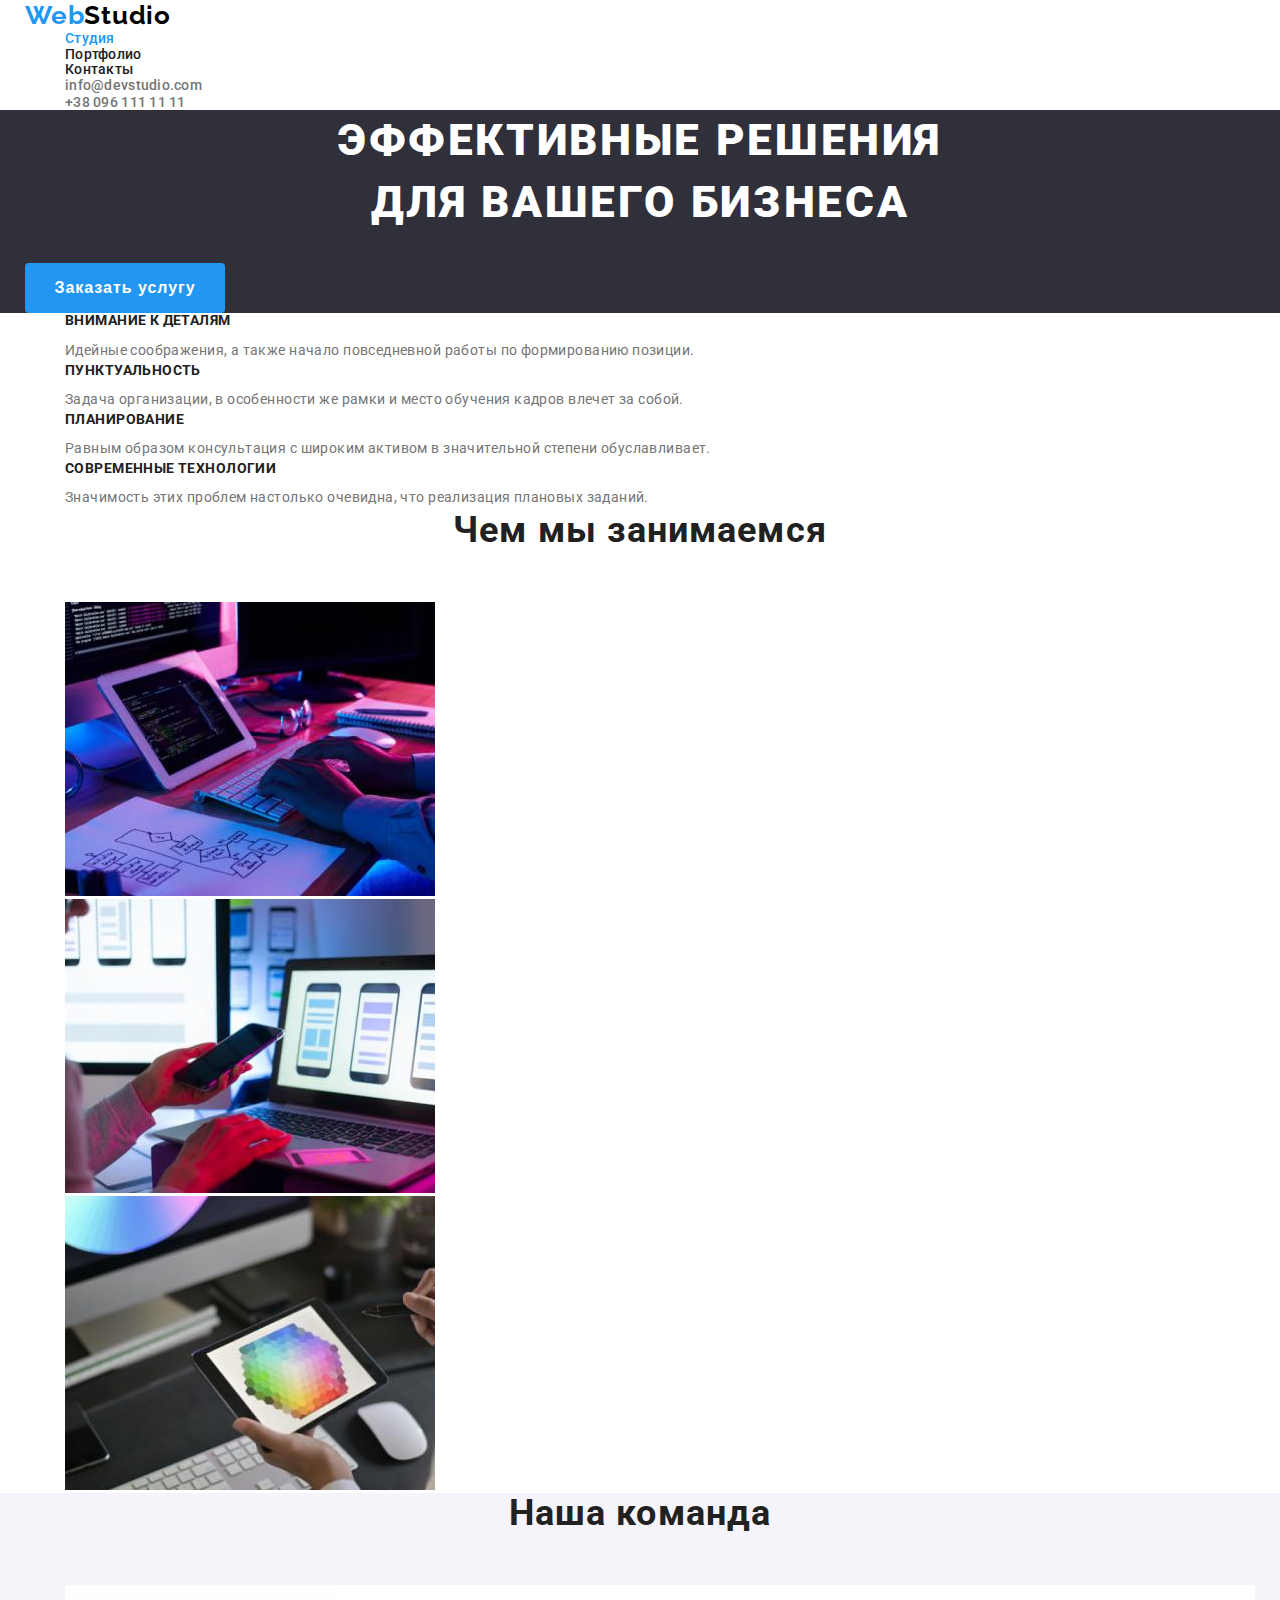
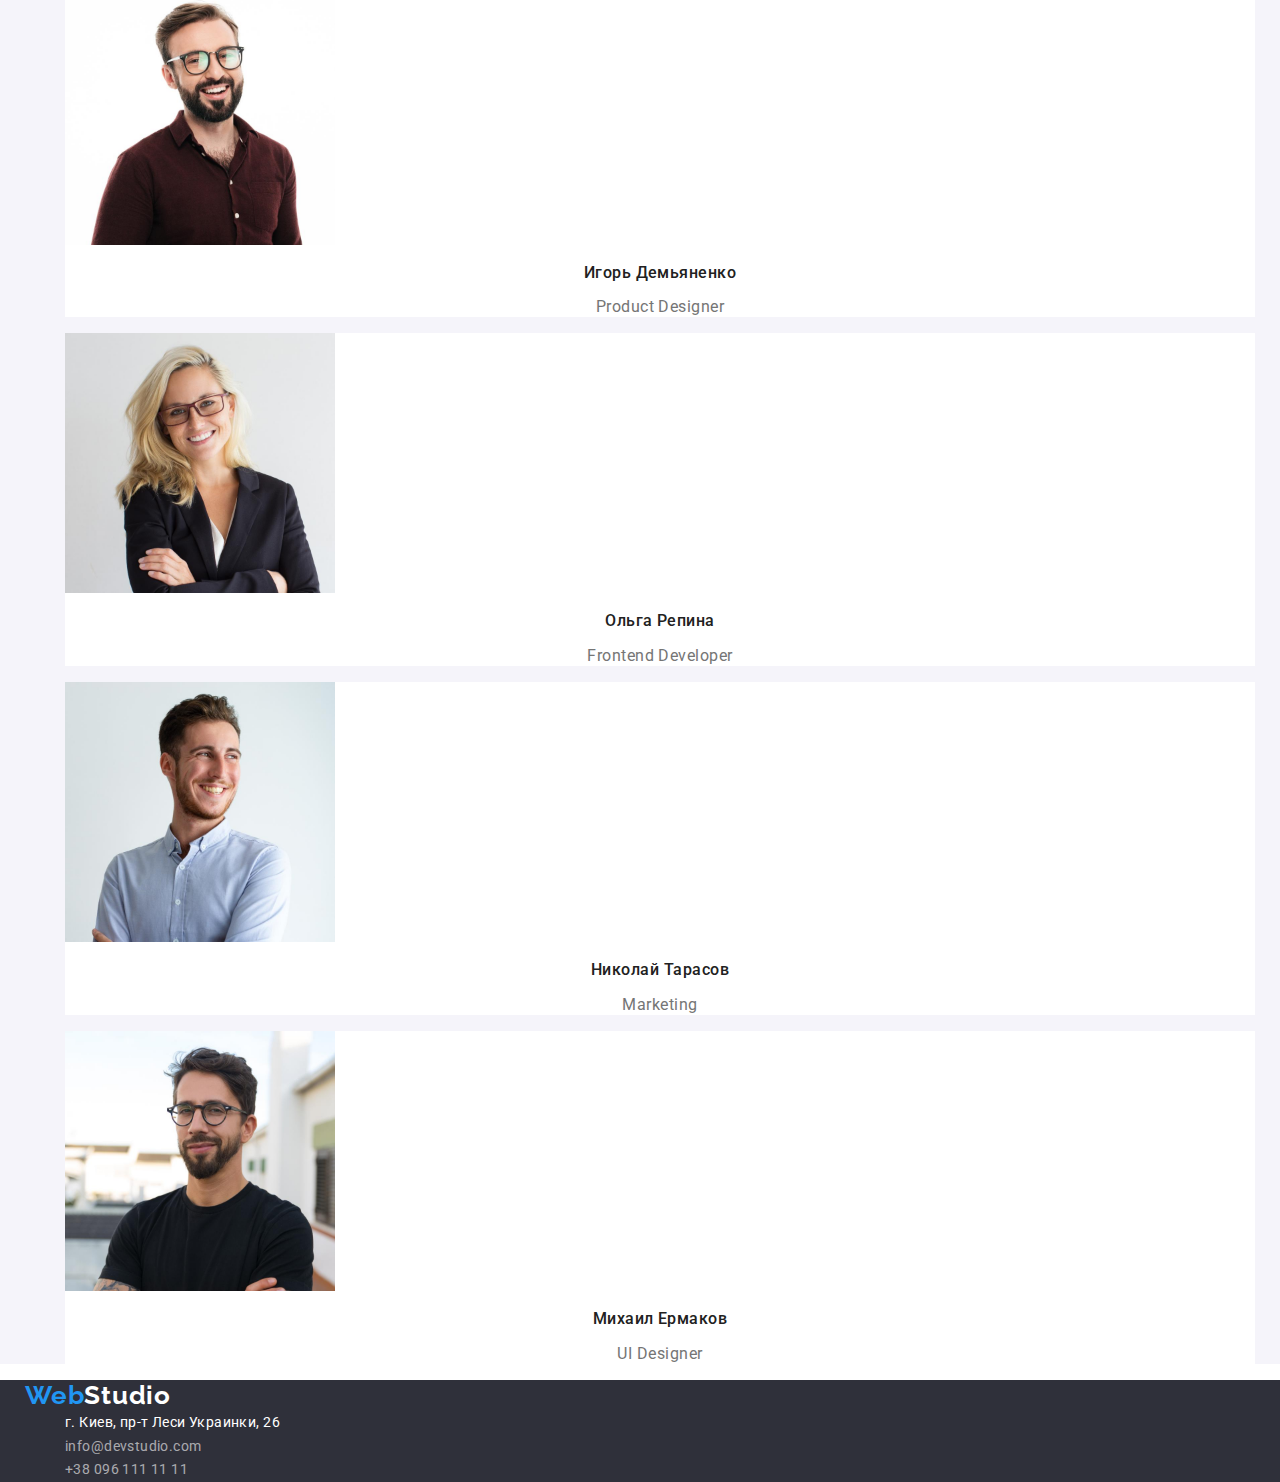
==== index.html @ 9b64f9bb "11" ====
<!DOCTYPE html>
<html lang="ru">
	<head>
		<meta charset="UTF-8" />
		<meta http-equiv="X-UA-Compatible" content="IE=edge" />
		<meta name="viewport" content="width=device-width, initial-scale=1.0" />
<link rel="stylesheet" href="node_modules/modern-normalize/modern-normalize.css">
		<link rel="stylesheet" href="./css/styles.css" />
    <link rel="preconnect" href="https://fonts.googleapis.com">
<link rel="preconnect" href="https://fonts.gstatic.com" crossorigin>
<link href="https://fonts.googleapis.com/css2?family=Montserrat:wght@400;700&family=Raleway:wght@700&family=Roboto:wght@400;500;700;900&display=swap" rel="stylesheet"> 
		<title>Официальный сайт компании WebStudio</title>
	</head>
	<body>
		<!--Шапка сайта-->
		<header class="header">
			<div class="conteiner">
			<nav class="header-nav">
				<a href="./index.html" class="logo"><span class="logo-web">Web</span>Studio</a>

				<ul class="menu-nav">
					<li><a class="nav-link act" href="./index.html">Студия</a></li>
					<li><a class="nav-link" href="./portfolio.html">Портфолио</a></li>
					<li><a class="nav-link" href="">Контакты</a></li>
				</ul>
			</nav>

			<ul class="menu-nav-cont">
				<li><a class="nav-cont" href="mailto:info@devstudio.com">info@devstudio.com</a></li>
				<li><a class="nav-cont" href="tel:+380961111111">+38 096 111 11 11</a></li>
			</ul>
		</div>
		</header>

		<!--Основной контент-->
		<main>
			<!--Герой-->
			<section class="hero">
				<div class="conteiner">
				<h1 class="hero-title">Эффективные решения <br>для вашего бизнеса</h1>
				<button class="button" type="button">Заказать услугу</button>
			</div>
			</section>

			<!--Особенности компании-->
			<section class="skils-company">
				<div class="conteiner">
				<h2 class="visually-hidden">Особенности компании</h2>
				<ul class="skils-com-lict">
					<li class="com-list-item">
						<h3 class="com-item-title">Внимание к деталям</h3>
						<p class="com-item-text"> Идейные соображения, а также начало повседневной работы по формированию позиции. </p>
					</li>
					<li class="com-list-item">
						<h3 class="com-item-title">Пунктуальность</h3>
						<p class="com-item-text"> Задача организации, в особенности же рамки и место обучения кадров влечет за собой. </p>
					</li>
					<li class="com-list-item">
						<h3 class="com-item-title">Планирование</h3>
						<p class="com-item-text"> Равным образом консультация с широким активом в значительной степени обуславливает. </p>
					</li>
					<li class="com-list-item">
						<h3 class="com-item-title">Современные технологии</h3>
						<p class="com-item-text"> Значимость этих проблем настолько очевидна, что реализация плановых заданий. </p>
					</li>
				</ul>
			</div>
			</section>

			<!--Чем мы занимаемся-->
			<section class="work">
				<div class="conteiner">
				<h2 class="work-title">Чем мы занимаемся</h2>

				<ul class="work-list">
					<li class="work-item">
						<img src="./images/box1.jpg" alt="работа с компьютером" width="370" />
					</li>
					<li class="work-item">
						<img src="./images/box2.jpg" alt="работа с ноутбуком" width="370" />
					</li>
					<li class="work-item">
						<img src="./images/box3.jpg" alt="работа с планшетом" width="370" />
					</li>
				</ul>
			</div>
			</section>

			<!--Наша команда-->
			<section class="team">
				<div class="conteiner">
				<h2 class="team-title">Наша команда</h2>
				<ul class="team-list">
					<li class="cart-team">
						<img src="./images/img1.jpg" alt="Игорь Демьяненко" width="270" />
						<h3 class="cart-title">Игорь Демьяненко</h3>
						<p lang="en" class="cart-text">Product Designer</p>
					</li>

					<li class="cart-team">
						<img src="./images/img2.jpg" alt="Ольга Репина" width="270" />
						<h3 class="cart-title">Ольга Репина</h3>
						<p lang="en" class="cart-text">Frontend Developer</p>
					</li>

					<li class="cart-team">
						<img src="./images/img3.jpg" alt="Николай Тарасов" width="270" />
						<h3 class="cart-title">Николай Тарасов</h3>
						<p lang="en" class="cart-text">Marketing</p>
					</li>

					<li class="cart-team">
						<img src="./images/img4.jpg" alt="Михаил Ермаков" width="270" />
						<h3 class="cart-title">Михаил Ермаков</h3>
						<p lang="en" class="cart-text">UI Designer</p>
					</li>
				</ul>
			</div>
			</section>
		</main>

		<!--Футер-->
		<footer class="footer-section">
			<div class="conteiner">
			<a href="./index.html" class="logo"><span class="logo-web">Web</span><span class="footer-studio">Studio</span></a>
			<address>
				<ul class="contact-footer">
					<li>
						<a class="address" href="https://goo.gl/maps/L429s9yHfbcvS6HbA" target="_blank" rel="noopener noreferrer nofollow">г. Киев, пр-т Леси Украинки, 26</a>
					</li>
					<li><a class="footer-cont" href="mailto:info@devstudio.com">info@devstudio.com</a></li>
				    <li><a class="footer-cont" href="tel:+380961111111">+38 096 111 11 11</a></li>
				</ul>
			</address>
		</div>
		</footer>
	</body>
</html>
---- css/styles.css ----
/* Основные цвета:
Цвет заголовков #212121
Цвет текста #757575
Белый цвет #FFFFFF
Фон Героя и подвала #2F303A
Цвет Акцыента #2196F3
Второй акцент кнопки #188CE8
Цвет почты/тел в подвале rgba(255, 255, 255, 0.6)
Цвет фона Наша команда #F5F4FA
Черный цвет #000000
Тень кнопки в портфолио box-shadow:
0px 3px 1px rgba(0, 0, 0, 0.1), 
0px 1px 2px rgba(0, 0, 0, 0.08), 
0px 2px 2px rgba(0, 0, 0, 0.12);
*/

:root {
  --h-text-color:#212121;
  --text-color:#757575;
  --white-color:#FFFFFF;
  --hero-back-color:#2F303A;
  --accent-color:#2196F3;
  --button-accent-color:#188CE8;
  --fot-con-text-color:rgba(255, 255, 255, 0.6);
  --team-back-color:#F5F4FA;
  --black-color: #000000;
  --box-shadow-color: 
  0px 3px 1px rgba(0, 0, 0, 0.1), 
  0px 1px 2px rgba(0, 0, 0, 0.08), 
  0px 2px 2px rgba(0, 0, 0, 0.12);
}

/* BODY */

body {
  background-color: var(--white-color);
  color: var(--text-color);
  font-family: Roboto, sans-serif;
  letter-spacing: 0.03em;
  font-size: 14px;
  margin: 0;
}

/* HEADER */

.conteiner {
  width: 1230px;
  padding-left: 15px;
  padding-right: 15px;
  margin-left: auto;
  margin-right: auto;
}

.logo {
color: var(--black-color);
font-family: 'Raleway';
font-weight: 700;
font-size: 26px;
line-height: 1.2;
letter-spacing: 0.03em;
text-decoration: none;
}

.logo-web {
    color: var(--accent-color);
}

.header-nav {
  font-weight: 500;
  line-height: 1.1;
  letter-spacing: 0.02em;
}

.menu-nav {
  list-style: none;
  margin: 0;
}

.menu-nav-cont {
  margin: 0;
}

.logo, .nav-link, .nav-cont {
  text-decoration: none;
}

.menu-nav .nav-link {
  color: var(--h-text-color);
}

.nav-menu .nav-link {
    color:var(--h-text-color);
    list-style: none;
    font-weight: 500;
    line-height: 1.1;
    letter-spacing: 0.02em;

}

.menu-nav .nav-link.act {
    color: var(--accent-color);
}

.menu-nav-cont {
  list-style: none;
}

.nav-cont {
    color:var(--text-color);
    font-weight: 500;
    line-height: 1.1;
    letter-spacing: 0.02em;
}

.nav-cont:hover,
.nav-cont:focus {
    color: var(--accent-color);
}

/* HERO */

.hero {
    background: var(--hero-back-color);
}

.hero-title {
    font-weight: 900;
    text-align: center;
    font-weight: 900;
    font-size: 44px;
    line-height: 1.4;
    letter-spacing: 0.06em;
    text-transform: uppercase;
    color: var(--white-color);
    margin: 0;
    margin-bottom: 30px;
  }

  /* BUTTOM */
  .button {
    font-weight: 700;
    font-size: 16px;
    line-height: 1.5;
    color: var(--white-color);
    background: var(--accent-color);
    width: 200px;
    height: 50px;
    letter-spacing: 0.06em;
    margin: 0;
    border: 0;
    border-radius: 4px;
  }

  .button:hover,
  .button:focus {
    background: var(--button-accent-color);
    
  }


/* Особенности компании */

.visually-hidden {
  position: absolute; 
  width: 1px; 
  height: 1px; 
  margin: -1px; 
  border: 0; 
  padding: 0; 
  white-space: nowrap; 
  clip-path: inset(100%); 
  clip: rect(0 0 0 0); 
  overflow: hidden;
  margin: 0;
  }

  .skils-com-lict {
    list-style: none;
    margin: 0;
  }

.com-item-title {
  font-weight: 700;
  font-size: 14px;
  line-height: 1.1;
  letter-spacing: 0.03em;
  text-transform: uppercase;
  color: var(--h-text-color);
  margin: 0;
  margin-bottom: 10px;
}

.com-item-text {
  line-height: 1.7;
  letter-spacing: 0.03em;
  margin: 0;
}
  
/* Чемы мы занимаемся */

.work-title {
  font-weight: 700;
  font-size: 36px;
  line-height: 1.16;
  text-align: center;
  letter-spacing: 0.03em;
  color: var(--h-text-color);
  margin: 0;
  margin-bottom: 50px;
}

.work-list {
  list-style: none;
  margin: 0;
}

  /* Наша команда */

 .team {
    background-color: var(--team-back-color);
 }

 .team-title {
  font-weight: 700;
  font-size: 36px;
  line-height: 1.16;
  text-align: center;
  letter-spacing: 0.03em;
  color: var(--h-text-color);
  margin: 0;
  margin-bottom: 50px;
 }

 .team-list {
  list-style: none;
  margin: 0;
 }

 .cart-team {
background-color: var(--white-color);
 }

.cart-title {
  text-align: center;
  font-weight: 500;
  font-size: 16px;
  line-height: 1.18;
  letter-spacing: 0.03em;
  color: var(--h-text-color);
}

 .cart-text {
  text-align: center;
  font-size: 16px;
  line-height: 1.18;
  letter-spacing: 0.03em;
 }


 /* Страница Портфолио */

.menu-btn-list {
  list-style: none;
}

.filtre {
  text-align: center;
  letter-spacing: 0.03em;
  background: var(--team-back-color);
  border-radius: 4px;
  font-weight: 500;
  font-size: 16px;
  line-height: 1.62;
  box-shadow: var(--box-shadow-color);
}

.filtre:hover,
.filtre:focus {
  background: var(--accent-color);
  color: var(--white-color);
}

.portfolio-cart {
  background: var(--white-color);
  list-style: none;
}

.cart-link {
  text-decoration: none;
}

.portfolio-title {
  font-weight: 700;
  font-size: 18px;
  line-height: 2;
  letter-spacing: 0.06em;
  color: var(--h-text-color);
}

.portfolio-text {
  color: var(--text-color);
  font-size: 16px;
  line-height: 1.9;
  letter-spacing: 0.03em;
}

  /* FOOTER */

  .footer-section {
    background-color: var(--hero-back-color);
  }

.contact-footer {
  font-style: normal;
  list-style: none;
  margin: 0;
}

.address, .footer-cont {
  text-decoration: none;
} 

.footer-studio {
  color: var(--white-color);
}

  .address {
    line-height: 1.7;
    letter-spacing: 0.03em;
    color: var(--white-color);
  }

  .address:hover,
  .address:focus {
    color: var(--accent-color);
}

  .footer-cont {
    line-height: 1.7;
    letter-spacing: 0.03em;
    color: var(--fot-con-text-color);
}

.footer-cont:hover,
.footer-cont:focus {
    color: var(--accent-color);
}
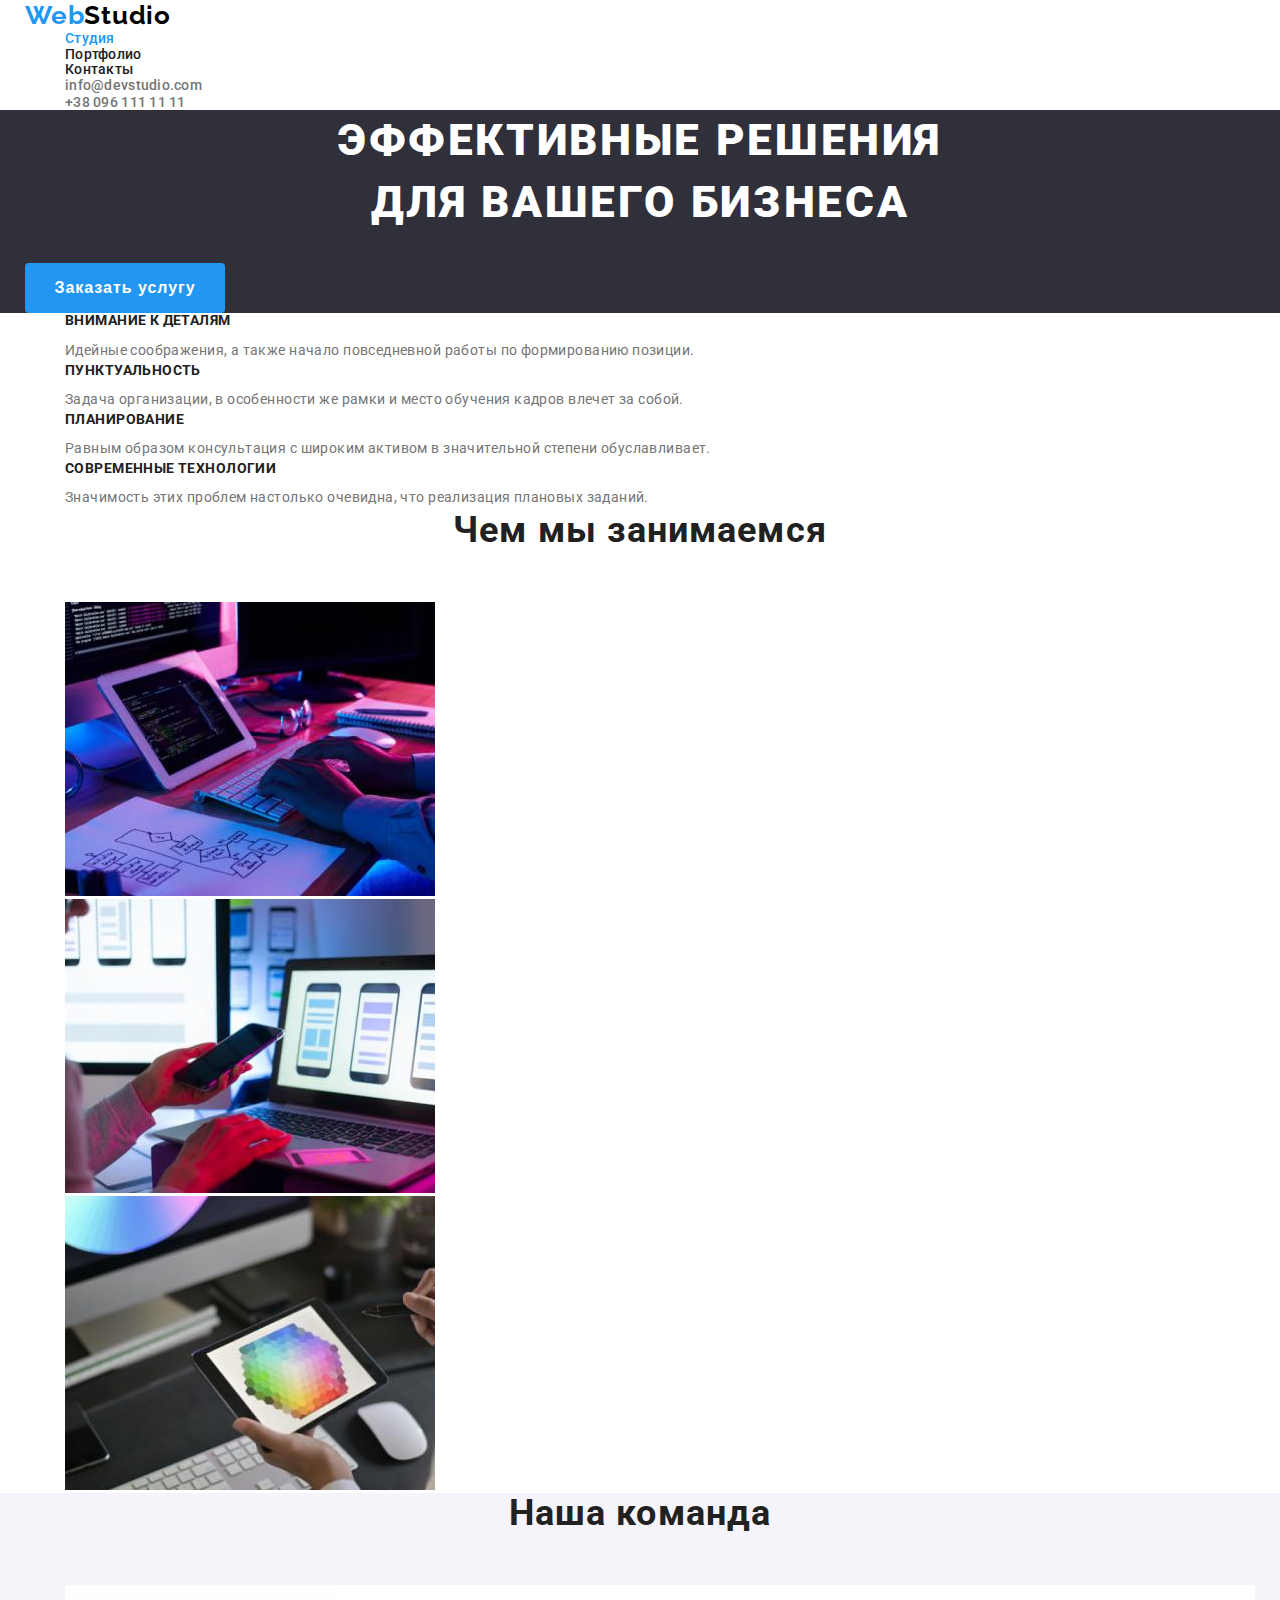
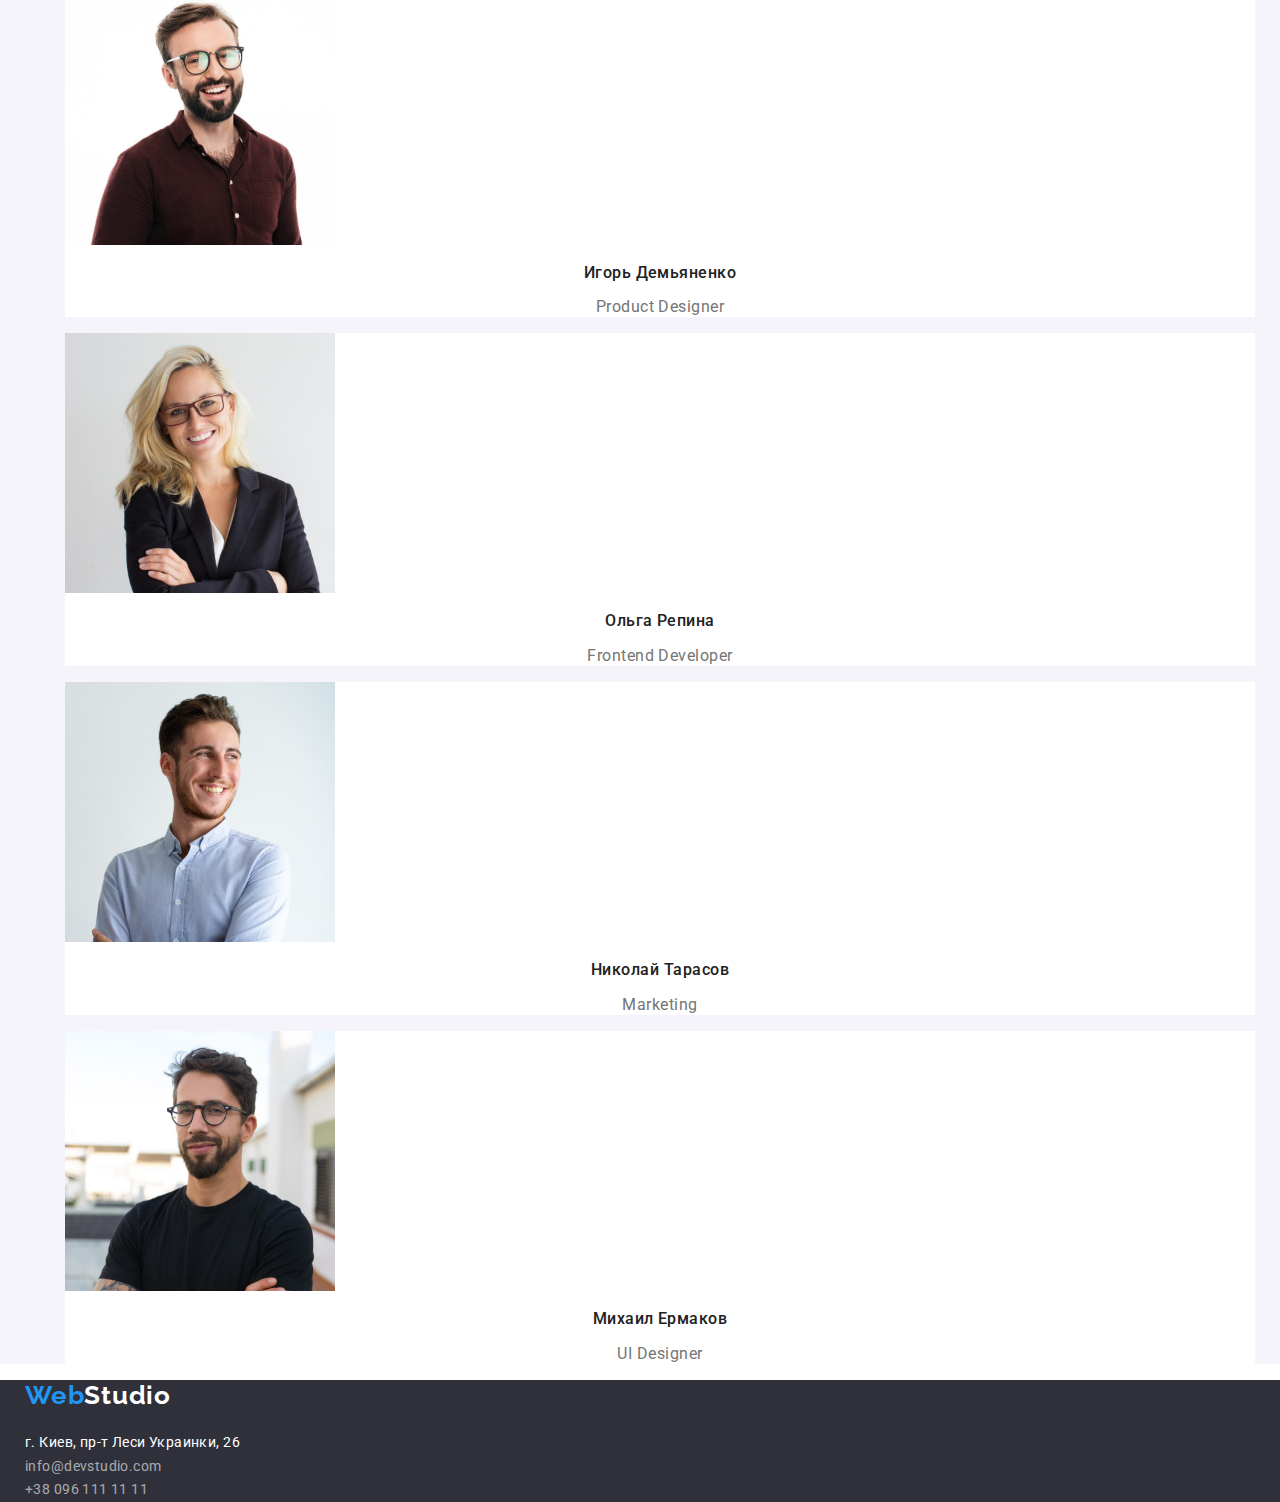
==== commit 41d785c5: "22" ====
--- a/index.html
+++ b/index.html
@@ -122,7 +122,7 @@
 		<!--Футер-->
 		<footer class="footer-section">
 			<div class="conteiner">
-			<a href="./index.html" class="logo"><span class="logo-web">Web</span><span class="footer-studio">Studio</span></a>
+			<a href="./index.html" class="logo foot"><span class="logo-web">Web</span><span class="footer-studio">Studio</span></a>
 			<address>
 				<ul class="contact-footer">
 					<li>
--- a/css/styles.css
+++ b/css/styles.css
@@ -310,10 +310,16 @@
     background-color: var(--hero-back-color);
   }
 
+  .logo.foot {
+    display: block;
+padding-bottom: 20px;
+  }
+
 .contact-footer {
   font-style: normal;
   list-style: none;
   margin: 0;
+  padding-left: 0;
 }
 
 .address, .footer-cont {
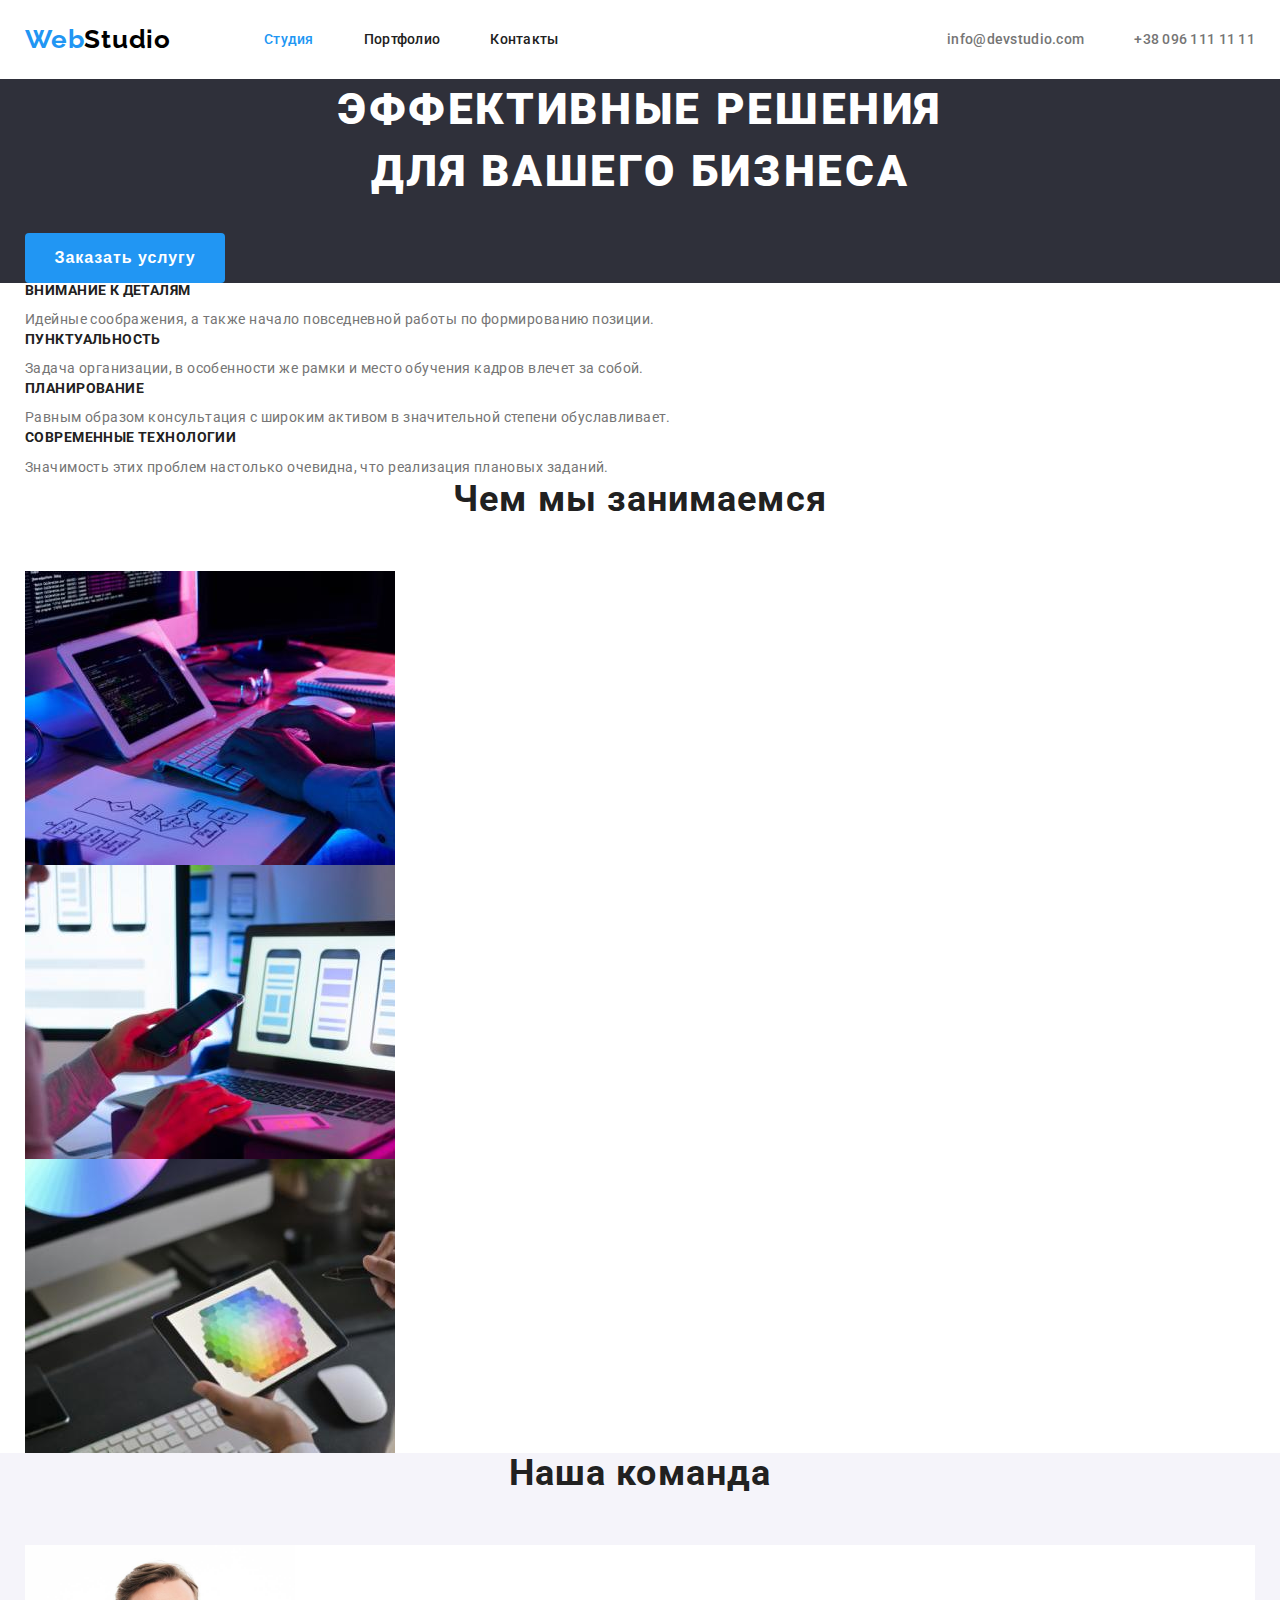
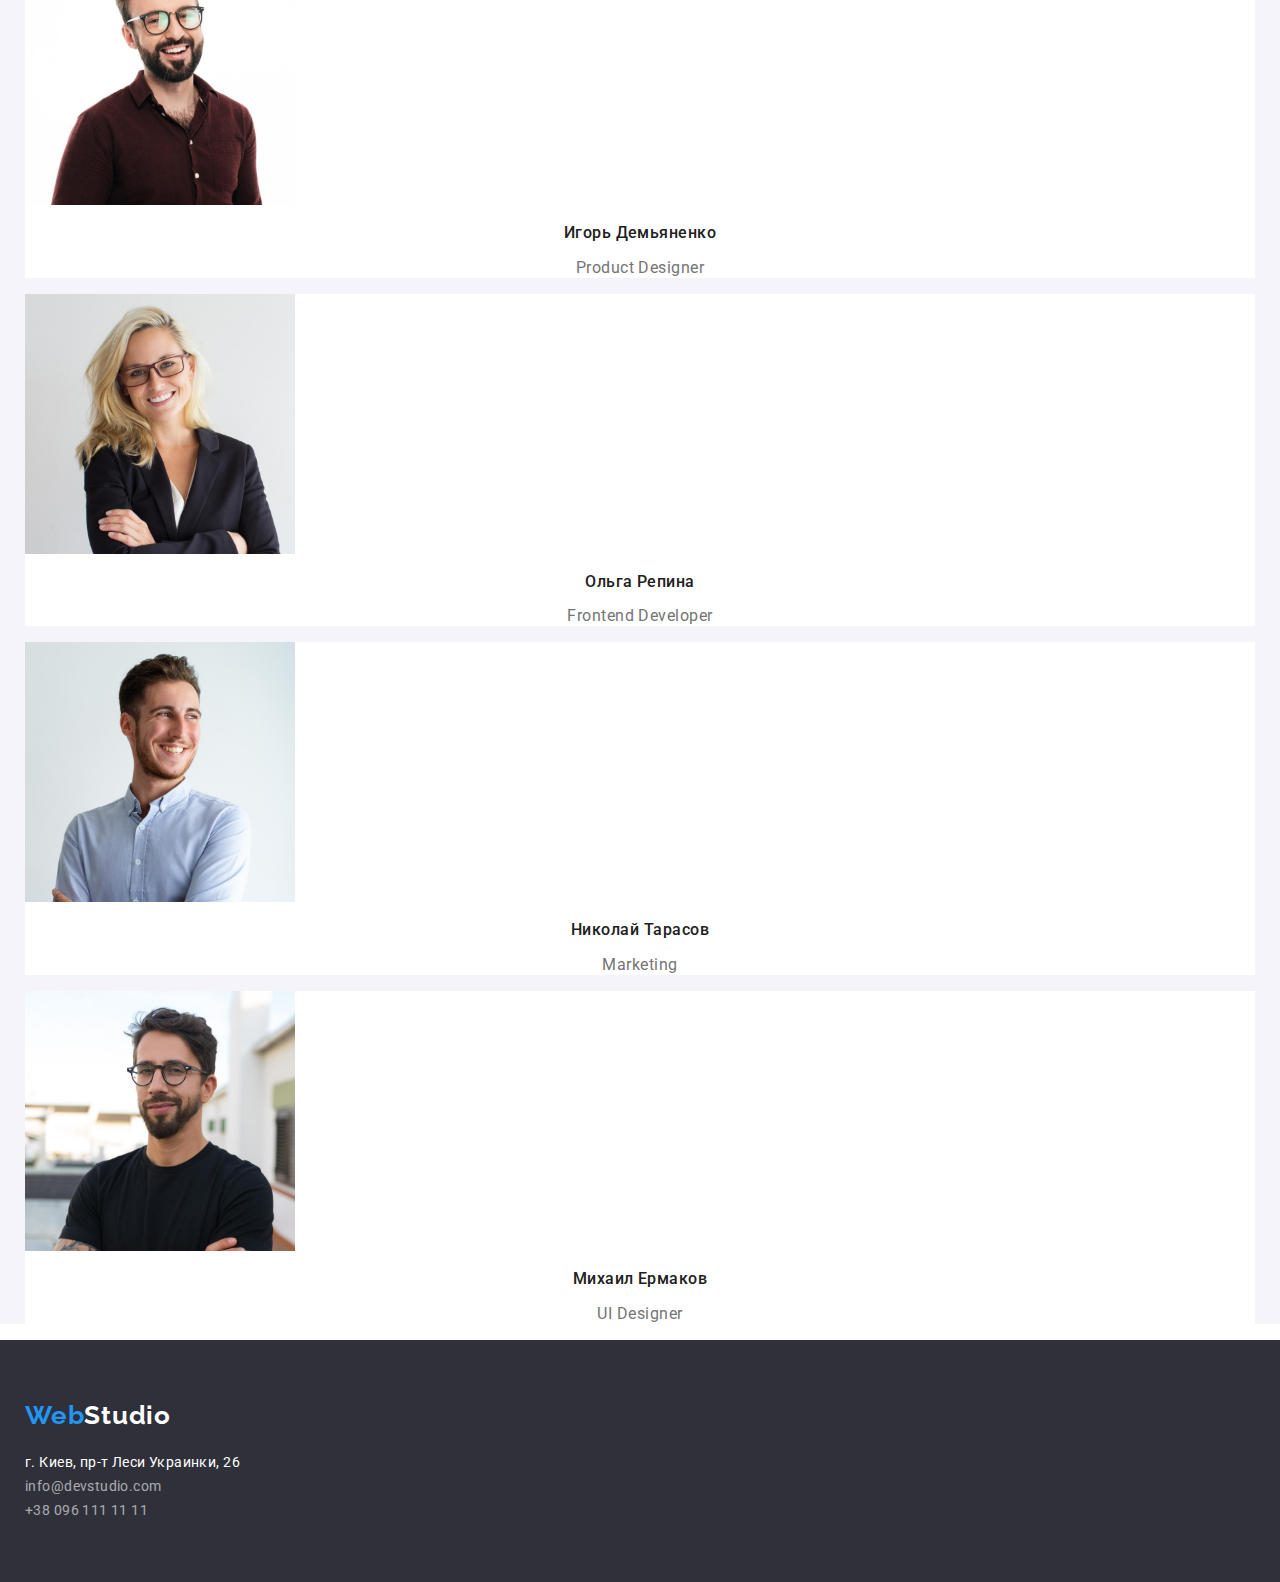
==== commit 7a71a486: "сделала хедер" ====
--- a/index.html
+++ b/index.html
@@ -14,20 +14,20 @@
 	<body>
 		<!--Шапка сайта-->
 		<header class="header">
-			<div class="conteiner">
+			<div class="conteiner header-nav">
 			<nav class="header-nav">
 				<a href="./index.html" class="logo"><span class="logo-web">Web</span>Studio</a>
 
 				<ul class="menu-nav">
-					<li><a class="nav-link act" href="./index.html">Студия</a></li>
-					<li><a class="nav-link" href="./portfolio.html">Портфолио</a></li>
-					<li><a class="nav-link" href="">Контакты</a></li>
+					<li class="item"><a class="nav-link act" href="./index.html">Студия</a></li>
+					<li class="item"><a class="nav-link" href="./portfolio.html">Портфолио</a></li>
+					<li class="item"><a class="nav-link" href="">Контакты</a></li>
 				</ul>
 			</nav>
 
 			<ul class="menu-nav-cont">
-				<li><a class="nav-cont" href="mailto:info@devstudio.com">info@devstudio.com</a></li>
-				<li><a class="nav-cont" href="tel:+380961111111">+38 096 111 11 11</a></li>
+				<li class="item"><a class="nav-cont" href="mailto:info@devstudio.com">info@devstudio.com</a></li>
+				<li class="item"><a class="nav-cont" href="tel:+380961111111">+38 096 111 11 11</a></li>
 			</ul>
 		</div>
 		</header>
@@ -74,13 +74,13 @@
 
 				<ul class="work-list">
 					<li class="work-item">
-						<img src="./images/box1.jpg" alt="работа с компьютером" width="370" />
+						<img class="img-item" src="./images/box1.jpg" alt="работа с компьютером" width="370" />
 					</li>
 					<li class="work-item">
-						<img src="./images/box2.jpg" alt="работа с ноутбуком" width="370" />
+						<img class="img-item" src="./images/box2.jpg" alt="работа с ноутбуком" width="370" />
 					</li>
 					<li class="work-item">
-						<img src="./images/box3.jpg" alt="работа с планшетом" width="370" />
+						<img class="img-item" src="./images/box3.jpg" alt="работа с планшетом" width="370" />
 					</li>
 				</ul>
 			</div>
--- a/css/styles.css
+++ b/css/styles.css
@@ -41,6 +41,11 @@
   margin: 0;
 }
 
+ul {
+  padding-left: 0;
+  margin: 0;
+}
+
 /* HEADER */
 
 .conteiner {
@@ -49,6 +54,11 @@
   padding-right: 15px;
   margin-left: auto;
   margin-right: auto;
+}
+
+.header-nav {
+  display: flex;
+  align-items: center;
 }
 
 .logo {
@@ -72,12 +82,14 @@
 }
 
 .menu-nav {
-  list-style: none;
-  margin: 0;
-}
-
-.menu-nav-cont {
-  margin: 0;
+  display: flex;
+  list-style: none;
+  margin-left: 93px;
+}
+
+.menu-nav .item + .item {
+  margin-left: 50px;
+
 }
 
 .logo, .nav-link, .nav-cont {
@@ -85,6 +97,9 @@
 }
 
 .menu-nav .nav-link {
+  display: block;
+  padding-top: 32px;
+  padding-bottom: 32px;
   color: var(--h-text-color);
 }
 
@@ -102,7 +117,13 @@
 }
 
 .menu-nav-cont {
-  list-style: none;
+  display: flex;
+  list-style: none;
+  margin-left: auto;
+}
+
+.menu-nav-cont .item + .item {
+  margin-left: 50px;
 }
 
 .nav-cont {
@@ -214,6 +235,10 @@
   margin: 0;
 }
 
+.img-item {
+  display: block;
+}
+
   /* Наша команда */
 
  .team {
@@ -312,14 +337,17 @@
 
   .logo.foot {
     display: block;
-padding-bottom: 20px;
+    padding-bottom: 20px;
+    padding-top: 60px;
   }
 
 .contact-footer {
+  display: block;
   font-style: normal;
   list-style: none;
   margin: 0;
   padding-left: 0;
+  padding-bottom: 60px;
 }
 
 .address, .footer-cont {
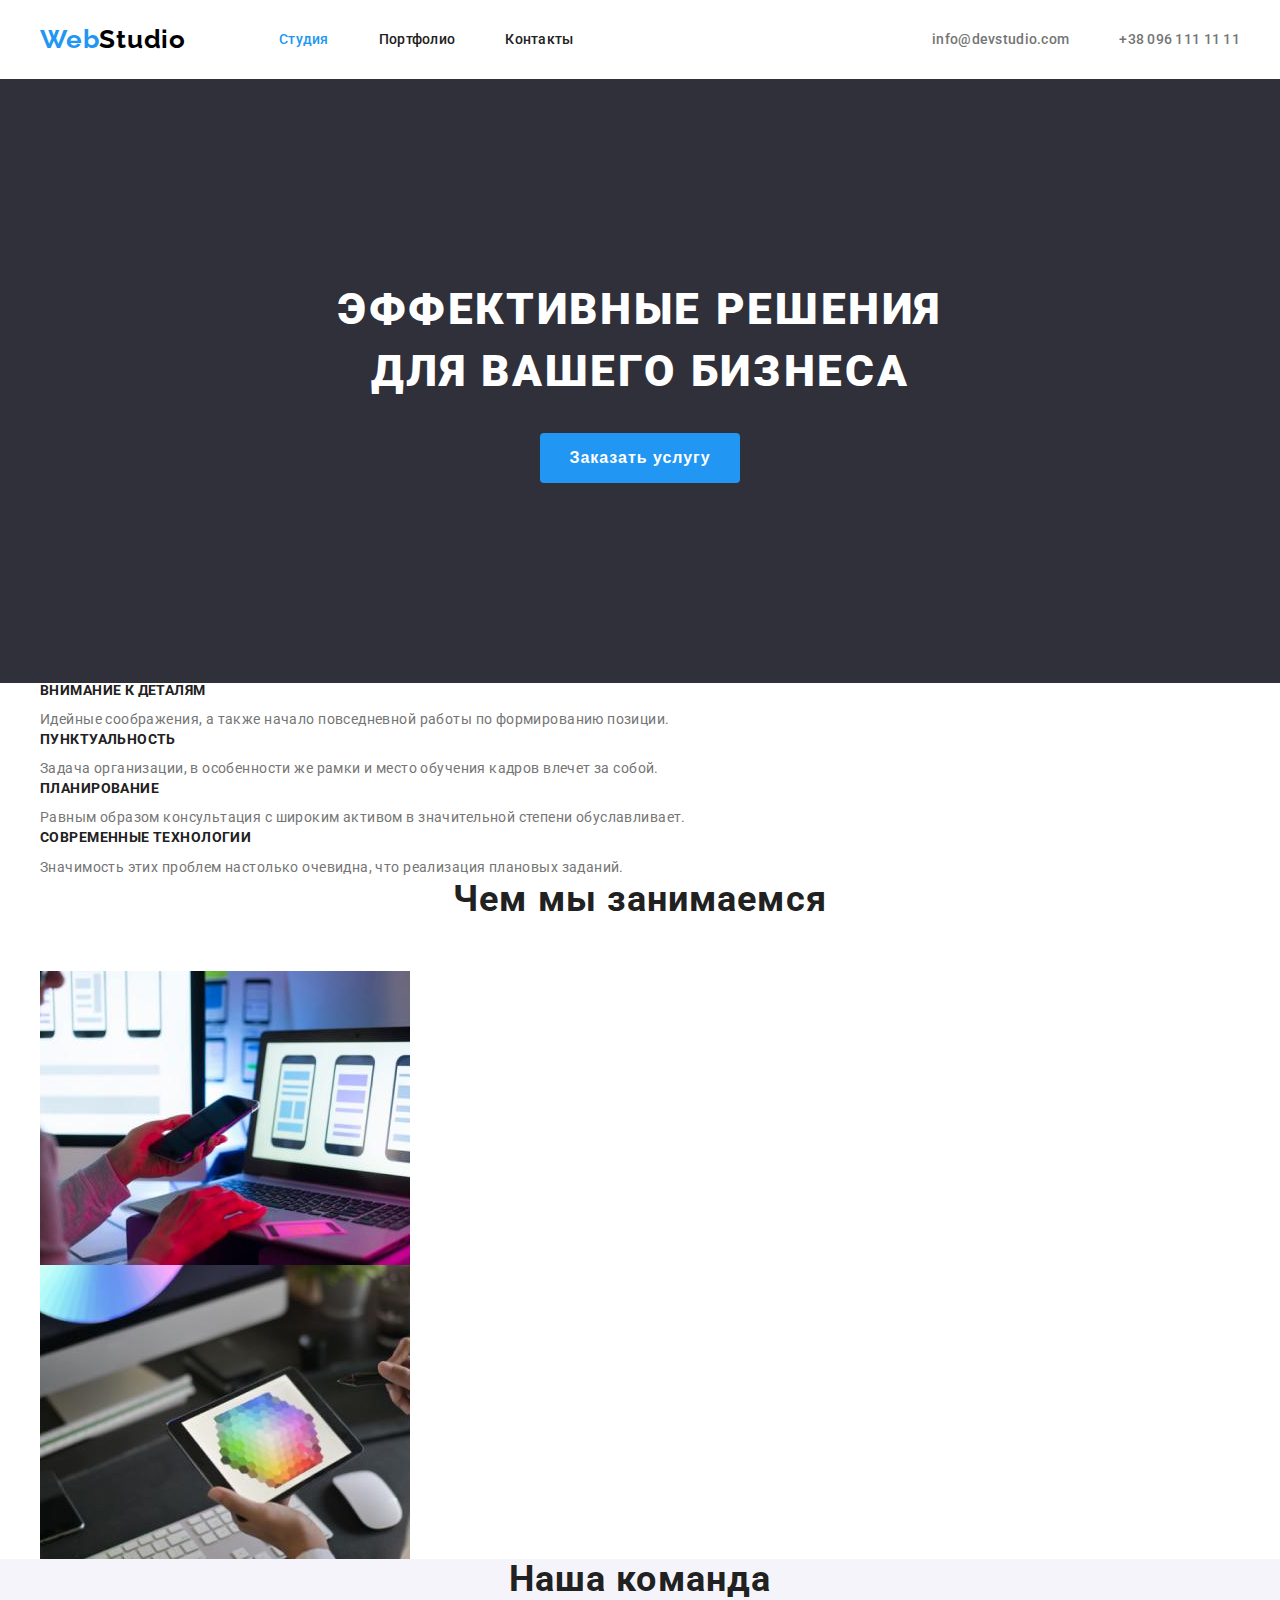
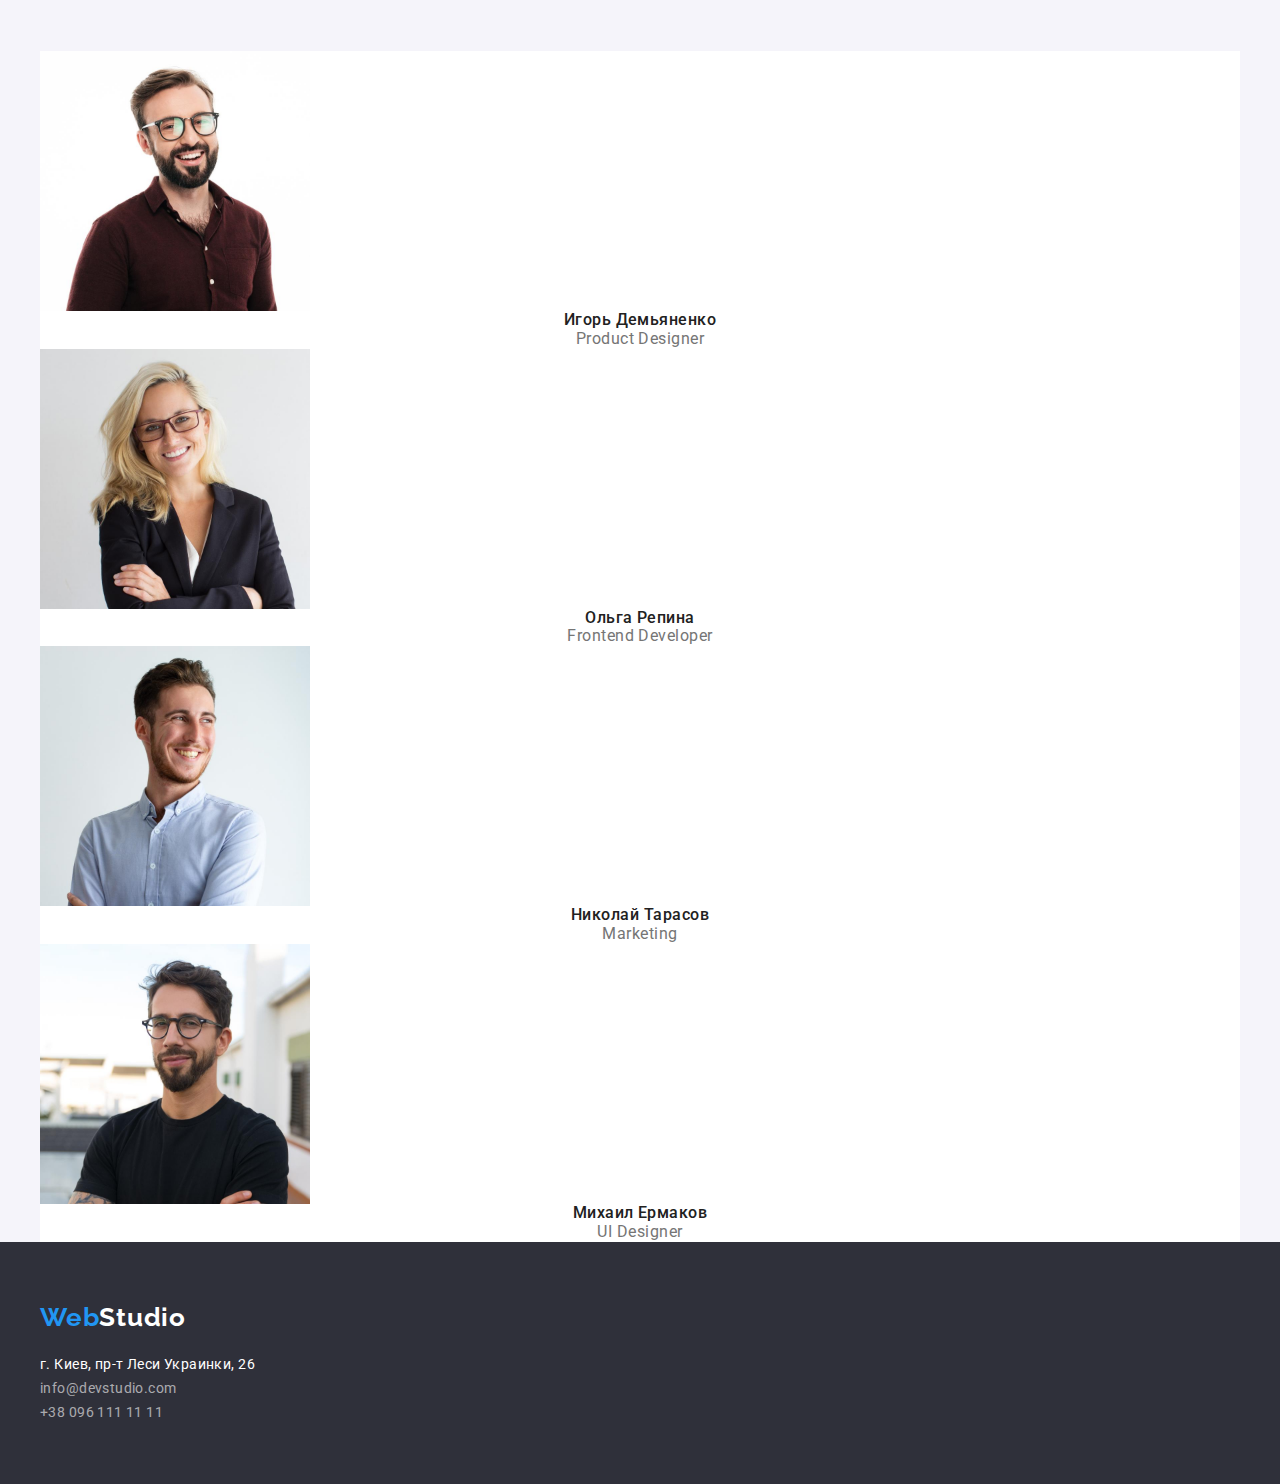
==== commit b31cc9ea: "правки" ====
--- a/index.html
+++ b/index.html
@@ -4,135 +4,154 @@
 		<meta charset="UTF-8" />
 		<meta http-equiv="X-UA-Compatible" content="IE=edge" />
 		<meta name="viewport" content="width=device-width, initial-scale=1.0" />
-<link rel="stylesheet" href="node_modules/modern-normalize/modern-normalize.css">
+		<link rel="stylesheet" href="node_modules/modern-normalize/modern-normalize.css" />
 		<link rel="stylesheet" href="./css/styles.css" />
-    <link rel="preconnect" href="https://fonts.googleapis.com">
-<link rel="preconnect" href="https://fonts.gstatic.com" crossorigin>
-<link href="https://fonts.googleapis.com/css2?family=Montserrat:wght@400;700&family=Raleway:wght@700&family=Roboto:wght@400;500;700;900&display=swap" rel="stylesheet"> 
+		<link rel="preconnect" href="https://fonts.googleapis.com" />
+		<link rel="preconnect" href="https://fonts.gstatic.com" crossorigin />
+		<link
+			href="https://fonts.googleapis.com/css2?family=Montserrat:wght@400;700&family=Raleway:wght@700&family=Roboto:wght@400;500;700;900&display=swap"
+			rel="stylesheet"
+		/>
 		<title>Официальный сайт компании WebStudio</title>
 	</head>
 	<body>
 		<!--Шапка сайта-->
 		<header class="header">
 			<div class="conteiner header-nav">
-			<nav class="header-nav">
-				<a href="./index.html" class="logo"><span class="logo-web">Web</span>Studio</a>
+				<nav class="header-nav">
+					<a href="./index.html" class="logo"><span class="logo-web">Web</span>Studio</a>
 
-				<ul class="menu-nav">
-					<li class="item"><a class="nav-link act" href="./index.html">Студия</a></li>
-					<li class="item"><a class="nav-link" href="./portfolio.html">Портфолио</a></li>
-					<li class="item"><a class="nav-link" href="">Контакты</a></li>
+					<ul class="menu-nav">
+						<li class="item"><a class="nav-link act" href="./index.html">Студия</a></li>
+						<li class="item"><a class="nav-link" href="./portfolio.html">Портфолио</a></li>
+						<li class="item"><a class="nav-link" href="">Контакты</a></li>
+					</ul>
+				</nav>
+
+				<ul class="menu-nav-cont">
+					<li class="item"><a class="nav-cont" href="mailto:info@devstudio.com">info@devstudio.com</a></li>
+					<li class="item"><a class="nav-cont" href="tel:+380961111111">+38 096 111 11 11</a></li>
 				</ul>
-			</nav>
-
-			<ul class="menu-nav-cont">
-				<li class="item"><a class="nav-cont" href="mailto:info@devstudio.com">info@devstudio.com</a></li>
-				<li class="item"><a class="nav-cont" href="tel:+380961111111">+38 096 111 11 11</a></li>
-			</ul>
-		</div>
+			</div>
 		</header>
 
 		<!--Основной контент-->
 		<main>
 			<!--Герой-->
 			<section class="hero">
-				<div class="conteiner">
-				<h1 class="hero-title">Эффективные решения <br>для вашего бизнеса</h1>
-				<button class="button" type="button">Заказать услугу</button>
-			</div>
+				<div class="conteiner hero-content">
+					<h1 class="hero-title">Эффективные решения <br />для вашего бизнеса</h1>
+					<button class="button" type="button">Заказать услугу</button>
+				</div>
 			</section>
 
 			<!--Особенности компании-->
 			<section class="skils-company">
 				<div class="conteiner">
-				<h2 class="visually-hidden">Особенности компании</h2>
-				<ul class="skils-com-lict">
-					<li class="com-list-item">
-						<h3 class="com-item-title">Внимание к деталям</h3>
-						<p class="com-item-text"> Идейные соображения, а также начало повседневной работы по формированию позиции. </p>
-					</li>
-					<li class="com-list-item">
-						<h3 class="com-item-title">Пунктуальность</h3>
-						<p class="com-item-text"> Задача организации, в особенности же рамки и место обучения кадров влечет за собой. </p>
-					</li>
-					<li class="com-list-item">
-						<h3 class="com-item-title">Планирование</h3>
-						<p class="com-item-text"> Равным образом консультация с широким активом в значительной степени обуславливает. </p>
-					</li>
-					<li class="com-list-item">
-						<h3 class="com-item-title">Современные технологии</h3>
-						<p class="com-item-text"> Значимость этих проблем настолько очевидна, что реализация плановых заданий. </p>
-					</li>
-				</ul>
-			</div>
+					<h2 class="visually-hidden">Особенности компании</h2>
+					<ul class="skils-com-lict">
+						<li class="com-list-item">
+							<h3 class="com-item-title">Внимание к деталям</h3>
+							<p class="com-item-text">
+								Идейные соображения, а также начало повседневной работы по формированию позиции.
+							</p>
+						</li>
+						<li class="com-list-item">
+							<h3 class="com-item-title">Пунктуальность</h3>
+							<p class="com-item-text">
+								Задача организации, в особенности же рамки и место обучения кадров влечет за собой.
+							</p>
+						</li>
+						<li class="com-list-item">
+							<h3 class="com-item-title">Планирование</h3>
+							<p class="com-item-text">
+								Равным образом консультация с широким активом в значительной степени обуславливает.
+							</p>
+						</li>
+						<li class="com-list-item">
+							<h3 class="com-item-title">Современные технологии</h3>
+							<p class="com-item-text">
+								Значимость этих проблем настолько очевидна, что реализация плановых заданий.
+							</p>
+						</li>
+					</ul>
+				</div>
 			</section>
 
 			<!--Чем мы занимаемся-->
 			<section class="work">
 				<div class="conteiner">
-				<h2 class="work-title">Чем мы занимаемся</h2>
+					<h2 class="work-title">Чем мы занимаемся</h2>
 
-				<ul class="work-list">
-					<li class="work-item">
-						<img class="img-item" src="./images/box1.jpg" alt="работа с компьютером" width="370" />
-					</li>
-					<li class="work-item">
-						<img class="img-item" src="./images/box2.jpg" alt="работа с ноутбуком" width="370" />
-					</li>
-					<li class="work-item">
-						<img class="img-item" src="./images/box3.jpg" alt="работа с планшетом" width="370" />
-					</li>
-				</ul>
-			</div>
+					<ul class="work-list">
+						<li class="work-item">
+							<imgsrc="./images/box1.jpg" alt="работа с компьютером" width="370" />
+						</li>
+						<li class="work-item">
+							<img src="./images/box2.jpg" alt="работа с ноутбуком" width="370" />
+						</li>
+						<li class="work-item">
+							<img src="./images/box3.jpg" alt="работа с планшетом" width="370" />
+						</li>
+					</ul>
+				</div>
 			</section>
 
 			<!--Наша команда-->
 			<section class="team">
 				<div class="conteiner">
-				<h2 class="team-title">Наша команда</h2>
-				<ul class="team-list">
-					<li class="cart-team">
-						<img src="./images/img1.jpg" alt="Игорь Демьяненко" width="270" />
-						<h3 class="cart-title">Игорь Демьяненко</h3>
-						<p lang="en" class="cart-text">Product Designer</p>
-					</li>
+					<h2 class="team-title">Наша команда</h2>
+					<ul class="team-list">
+						<li class="cart-team">
+							<img src="./images/img1.jpg" alt="Игорь Демьяненко" width="270" />
+							<h3 class="cart-title">Игорь Демьяненко</h3>
+							<p lang="en" class="cart-text">Product Designer</p>
+						</li>
 
-					<li class="cart-team">
-						<img src="./images/img2.jpg" alt="Ольга Репина" width="270" />
-						<h3 class="cart-title">Ольга Репина</h3>
-						<p lang="en" class="cart-text">Frontend Developer</p>
-					</li>
+						<li class="cart-team">
+							<img src="./images/img2.jpg" alt="Ольга Репина" width="270" />
+							<h3 class="cart-title">Ольга Репина</h3>
+							<p lang="en" class="cart-text">Frontend Developer</p>
+						</li>
 
-					<li class="cart-team">
-						<img src="./images/img3.jpg" alt="Николай Тарасов" width="270" />
-						<h3 class="cart-title">Николай Тарасов</h3>
-						<p lang="en" class="cart-text">Marketing</p>
-					</li>
+						<li class="cart-team">
+							<img src="./images/img3.jpg" alt="Николай Тарасов" width="270" />
+							<h3 class="cart-title">Николай Тарасов</h3>
+							<p lang="en" class="cart-text">Marketing</p>
+						</li>
 
-					<li class="cart-team">
-						<img src="./images/img4.jpg" alt="Михаил Ермаков" width="270" />
-						<h3 class="cart-title">Михаил Ермаков</h3>
-						<p lang="en" class="cart-text">UI Designer</p>
-					</li>
-				</ul>
-			</div>
+						<li class="cart-team">
+							<img src="./images/img4.jpg" alt="Михаил Ермаков" width="270" />
+							<h3 class="cart-title">Михаил Ермаков</h3>
+							<p lang="en" class="cart-text">UI Designer</p>
+						</li>
+					</ul>
+				</div>
 			</section>
 		</main>
 
 		<!--Футер-->
 		<footer class="footer-section">
-			<div class="conteiner">
-			<a href="./index.html" class="logo foot"><span class="logo-web">Web</span><span class="footer-studio">Studio</span></a>
-			<address>
-				<ul class="contact-footer">
-					<li>
-						<a class="address" href="https://goo.gl/maps/L429s9yHfbcvS6HbA" target="_blank" rel="noopener noreferrer nofollow">г. Киев, пр-т Леси Украинки, 26</a>
-					</li>
-					<li><a class="footer-cont" href="mailto:info@devstudio.com">info@devstudio.com</a></li>
-				    <li><a class="footer-cont" href="tel:+380961111111">+38 096 111 11 11</a></li>
-				</ul>
-			</address>
-		</div>
+			<div class="conteiner footer-content">
+				<a href="./index.html" class="logo foot"
+					><span class="logo-web">Web</span><span class="footer-studio">Studio</span></a
+				>
+				<address>
+					<ul class="contact-footer">
+						<li>
+							<a
+								class="address"
+								href="https://goo.gl/maps/L429s9yHfbcvS6HbA"
+								target="_blank"
+								rel="noopener noreferrer nofollow"
+								>г. Киев, пр-т Леси Украинки, 26</a
+							>
+						</li>
+						<li><a class="footer-cont" href="mailto:info@devstudio.com">info@devstudio.com</a></li>
+						<li><a class="footer-cont" href="tel:+380961111111">+38 096 111 11 11</a></li>
+					</ul>
+				</address>
+			</div>
 		</footer>
 	</body>
 </html>
--- a/css/styles.css
+++ b/css/styles.css
@@ -41,15 +41,33 @@
   margin: 0;
 }
 
+p, 
+h1, 
+h2, 
+h3, 
+h4, 
+h5, 
+h6 {
+  margin: 0;
+}
+
 ul {
   padding-left: 0;
   margin: 0;
 }
 
+img {
+  display: block;
+}
+
+button { 
+  cursor: pointer;
+}
+
 /* HEADER */
 
 .conteiner {
-  width: 1230px;
+  width: 1200px;
   padding-left: 15px;
   padding-right: 15px;
   margin-left: auto;
@@ -131,6 +149,9 @@
     font-weight: 500;
     line-height: 1.1;
     letter-spacing: 0.02em;
+    display: inline-block;
+    padding-top: 32px;
+    padding-bottom: 32px;
 }
 
 .nav-cont:hover,
@@ -144,21 +165,27 @@
     background: var(--hero-back-color);
 }
 
+.hero-content {
+  padding-top: 200px;
+  padding-bottom: 200px;
+}
+
 .hero-title {
-    font-weight: 900;
-    text-align: center;
-    font-weight: 900;
-    font-size: 44px;
-    line-height: 1.4;
-    letter-spacing: 0.06em;
-    text-transform: uppercase;
-    color: var(--white-color);
-    margin: 0;
-    margin-bottom: 30px;
+  display: block;
+  font-weight: 900;
+  text-align: center;
+  font-weight: 900;
+  font-size: 44px;
+  line-height: 1.4;
+  letter-spacing: 0.06em;
+  text-transform: uppercase;
+  color: var(--white-color);
+  margin-bottom: 30px;
   }
 
   /* BUTTOM */
   .button {
+    display: block;
     font-weight: 700;
     font-size: 16px;
     line-height: 1.5;
@@ -170,6 +197,8 @@
     margin: 0;
     border: 0;
     border-radius: 4px;
+    margin-left: auto;
+    margin-right: auto;
   }
 
   .button:hover,
@@ -197,7 +226,6 @@
 
   .skils-com-lict {
     list-style: none;
-    margin: 0;
   }
 
 .com-item-title {
@@ -214,7 +242,6 @@
 .com-item-text {
   line-height: 1.7;
   letter-spacing: 0.03em;
-  margin: 0;
 }
   
 /* Чемы мы занимаемся */
@@ -226,17 +253,11 @@
   text-align: center;
   letter-spacing: 0.03em;
   color: var(--h-text-color);
-  margin: 0;
   margin-bottom: 50px;
 }
 
 .work-list {
   list-style: none;
-  margin: 0;
-}
-
-.img-item {
-  display: block;
 }
 
   /* Наша команда */
@@ -252,13 +273,11 @@
   text-align: center;
   letter-spacing: 0.03em;
   color: var(--h-text-color);
-  margin: 0;
   margin-bottom: 50px;
  }
 
  .team-list {
   list-style: none;
-  margin: 0;
  }
 
  .cart-team {
@@ -335,19 +354,20 @@
     background-color: var(--hero-back-color);
   }
 
+  .footer-content {
+    padding-top: 60px;
+    padding-bottom: 60px;
+  }
+
   .logo.foot {
     display: block;
     padding-bottom: 20px;
-    padding-top: 60px;
   }
 
 .contact-footer {
   display: block;
   font-style: normal;
   list-style: none;
-  margin: 0;
-  padding-left: 0;
-  padding-bottom: 60px;
 }
 
 .address, .footer-cont {
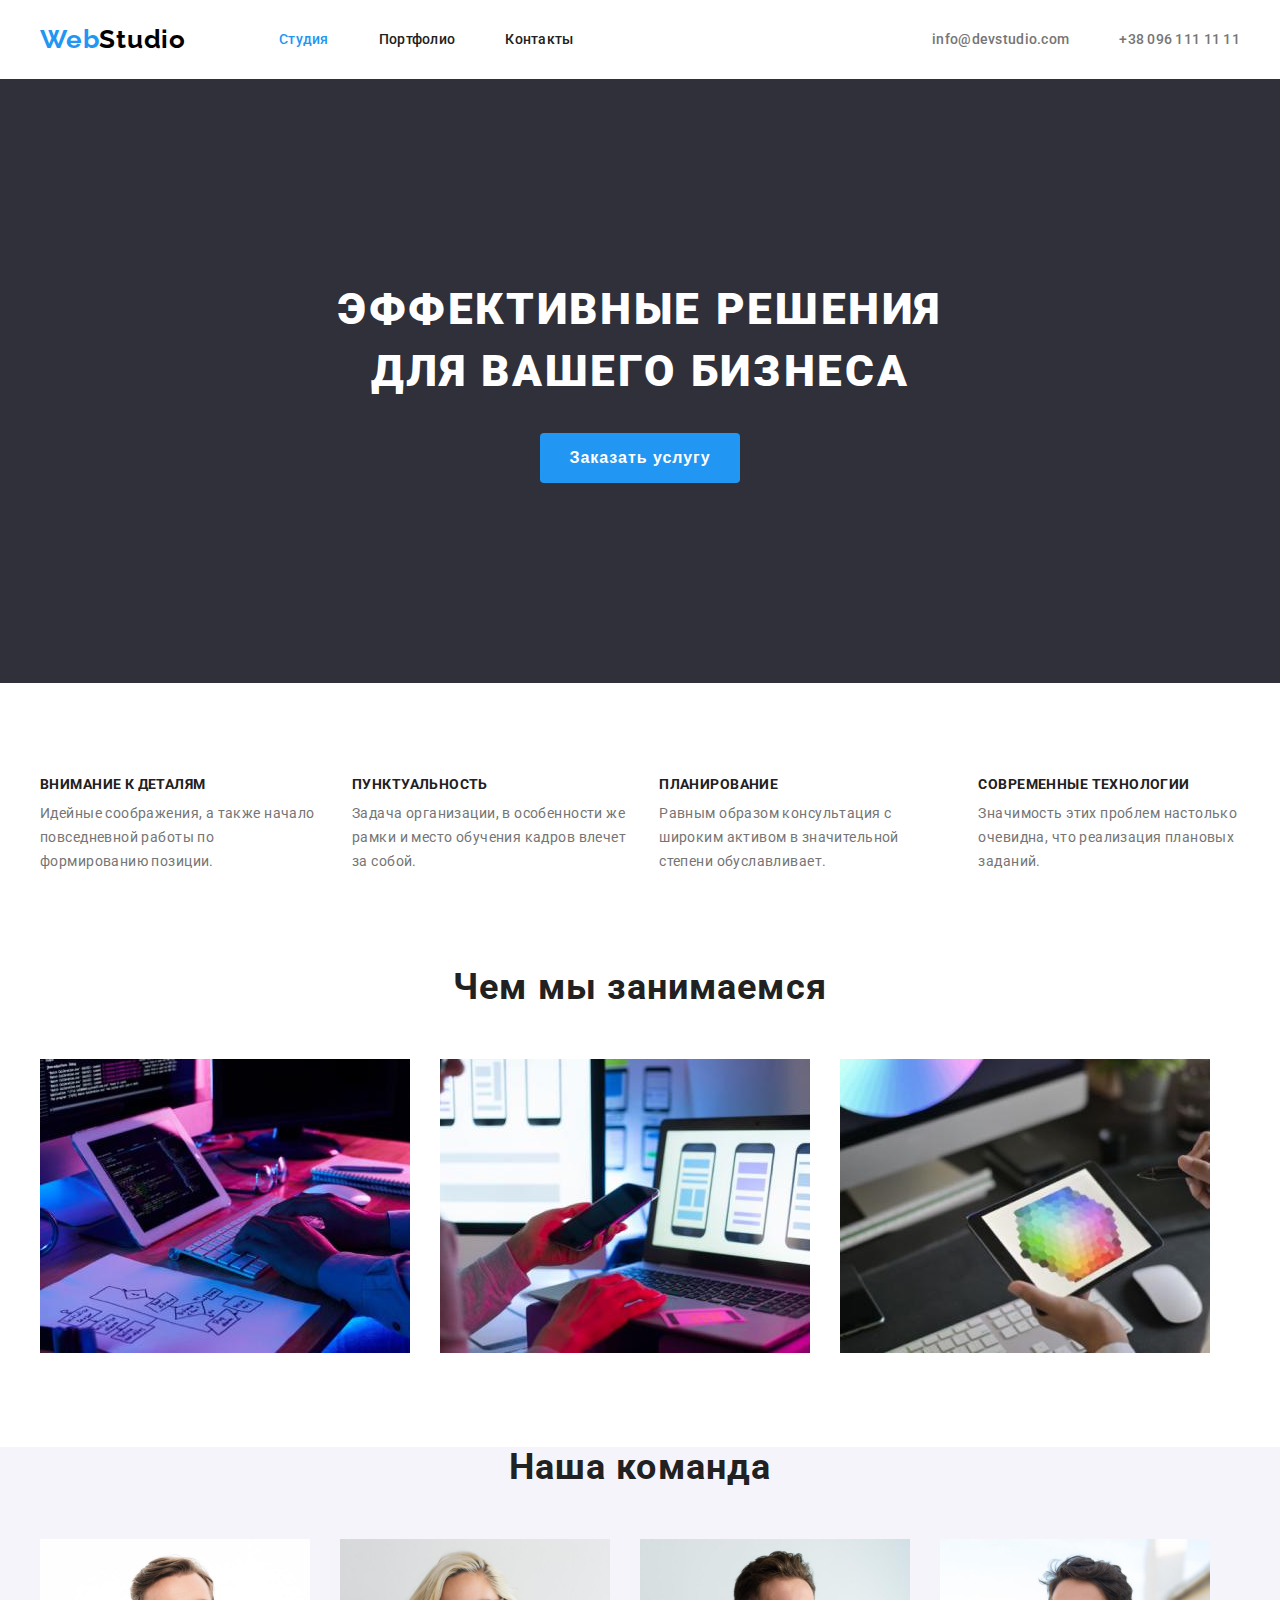
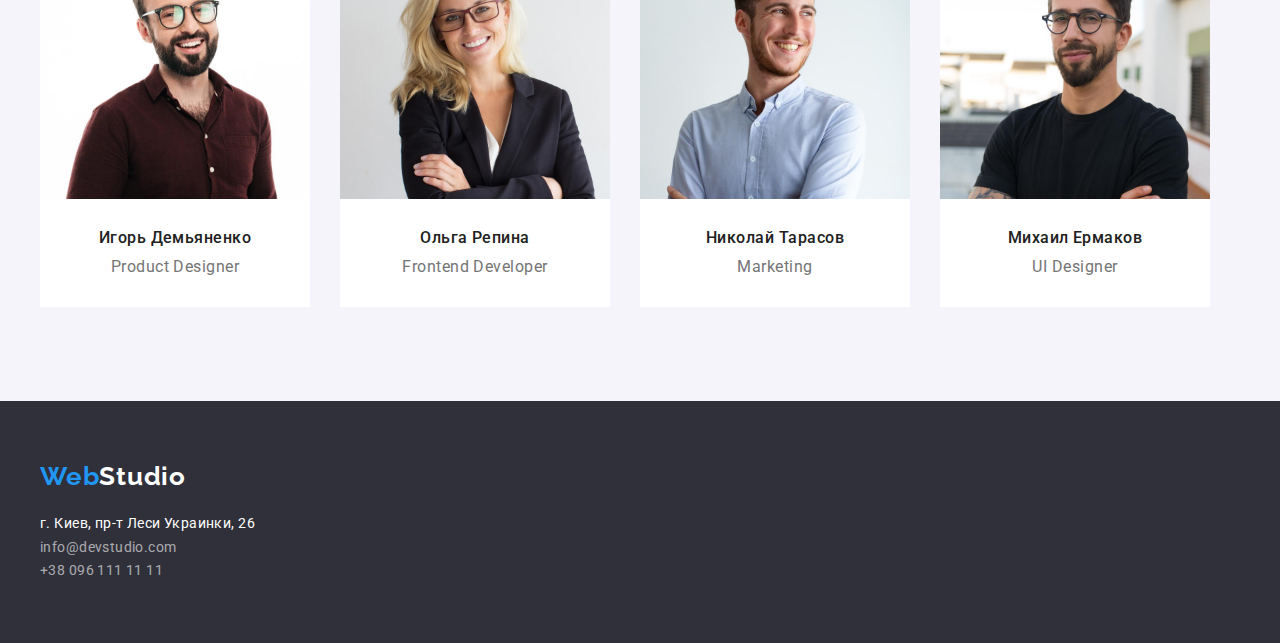
==== commit cbfc2d5d: "index-html done" ====
--- a/index.html
+++ b/index.html
@@ -47,28 +47,28 @@
 
 			<!--Особенности компании-->
 			<section class="skils-company">
-				<div class="conteiner">
+				<div class="conteiner skils-content">
 					<h2 class="visually-hidden">Особенности компании</h2>
 					<ul class="skils-com-lict">
-						<li class="com-list-item">
+						<li class="com-list-item item">
 							<h3 class="com-item-title">Внимание к деталям</h3>
 							<p class="com-item-text">
 								Идейные соображения, а также начало повседневной работы по формированию позиции.
 							</p>
 						</li>
-						<li class="com-list-item">
+						<li class="com-list-item item">
 							<h3 class="com-item-title">Пунктуальность</h3>
 							<p class="com-item-text">
 								Задача организации, в особенности же рамки и место обучения кадров влечет за собой.
 							</p>
 						</li>
-						<li class="com-list-item">
+						<li class="com-list-item item">
 							<h3 class="com-item-title">Планирование</h3>
 							<p class="com-item-text">
 								Равным образом консультация с широким активом в значительной степени обуславливает.
 							</p>
 						</li>
-						<li class="com-list-item">
+						<li class="com-list-item item">
 							<h3 class="com-item-title">Современные технологии</h3>
 							<p class="com-item-text">
 								Значимость этих проблем настолько очевидна, что реализация плановых заданий.
@@ -80,17 +80,17 @@
 
 			<!--Чем мы занимаемся-->
 			<section class="work">
-				<div class="conteiner">
+				<div class="conteiner work-content">
 					<h2 class="work-title">Чем мы занимаемся</h2>
 
 					<ul class="work-list">
-						<li class="work-item">
-							<imgsrc="./images/box1.jpg" alt="работа с компьютером" width="370" />
+						<li class="item">
+							<img src="./images/box1.jpg" alt="работа с компьютером" width="370" />
 						</li>
-						<li class="work-item">
+						<li class="item">
 							<img src="./images/box2.jpg" alt="работа с ноутбуком" width="370" />
 						</li>
-						<li class="work-item">
+						<li class="item">
 							<img src="./images/box3.jpg" alt="работа с планшетом" width="370" />
 						</li>
 					</ul>
@@ -99,29 +99,29 @@
 
 			<!--Наша команда-->
 			<section class="team">
-				<div class="conteiner">
+				<div class="conteiner team-content">
 					<h2 class="team-title">Наша команда</h2>
 					<ul class="team-list">
 						<li class="cart-team">
-							<img src="./images/img1.jpg" alt="Игорь Демьяненко" width="270" />
+							<img class="team-img" src="./images/img1.jpg" alt="Игорь Демьяненко" width="270" />
 							<h3 class="cart-title">Игорь Демьяненко</h3>
 							<p lang="en" class="cart-text">Product Designer</p>
 						</li>
 
 						<li class="cart-team">
-							<img src="./images/img2.jpg" alt="Ольга Репина" width="270" />
+							<img class="team-img" src="./images/img2.jpg" alt="Ольга Репина" width="270" />
 							<h3 class="cart-title">Ольга Репина</h3>
 							<p lang="en" class="cart-text">Frontend Developer</p>
 						</li>
 
 						<li class="cart-team">
-							<img src="./images/img3.jpg" alt="Николай Тарасов" width="270" />
+							<img class="team-img" src="./images/img3.jpg" alt="Николай Тарасов" width="270" />
 							<h3 class="cart-title">Николай Тарасов</h3>
 							<p lang="en" class="cart-text">Marketing</p>
 						</li>
 
 						<li class="cart-team">
-							<img src="./images/img4.jpg" alt="Михаил Ермаков" width="270" />
+							<img class="team-img" src="./images/img4.jpg" alt="Михаил Ермаков" width="270" />
 							<h3 class="cart-title">Михаил Ермаков</h3>
 							<p lang="en" class="cart-text">UI Designer</p>
 						</li>
--- a/css/styles.css
+++ b/css/styles.css
@@ -168,6 +168,7 @@
 .hero-content {
   padding-top: 200px;
   padding-bottom: 200px;
+  margin-bottom: 94px;
 }
 
 .hero-title {
@@ -224,8 +225,17 @@
   margin: 0;
   }
 
+  .skils-content {
+    margin-bottom: 94px;
+  }
+
   .skils-com-lict {
     list-style: none;
+    display: flex;
+  }
+
+  .skils-com-lict .item + .item {
+    margin-left: 30px;
   }
 
 .com-item-title {
@@ -239,12 +249,17 @@
   margin-bottom: 10px;
 }
 
+
 .com-item-text {
   line-height: 1.7;
   letter-spacing: 0.03em;
 }
   
 /* Чемы мы занимаемся */
+
+.work-content {
+  margin-bottom: 94px;
+}
 
 .work-title {
   font-weight: 700;
@@ -258,12 +273,21 @@
 
 .work-list {
   list-style: none;
+  display: flex;
+}
+
+.work-list .item + .item {
+  margin-left: 30px;
 }
 
   /* Наша команда */
 
  .team {
     background-color: var(--team-back-color);
+ }
+
+ .team-content {
+  padding-bottom: 94px;
  }
 
  .team-title {
@@ -278,10 +302,19 @@
 
  .team-list {
   list-style: none;
+  display: flex;
+ }
+
+ .team-list .cart-team + .cart-team {
+  margin-left: 30px;
  }
 
  .cart-team {
 background-color: var(--white-color);
+ }
+
+ .team-img {
+  margin-bottom: 30px;
  }
 
 .cart-title {
@@ -291,6 +324,7 @@
   line-height: 1.18;
   letter-spacing: 0.03em;
   color: var(--h-text-color);
+  margin-bottom: 10px;
 }
 
  .cart-text {
@@ -298,6 +332,7 @@
   font-size: 16px;
   line-height: 1.18;
   letter-spacing: 0.03em;
+  margin-bottom: 30px;
  }
 
 
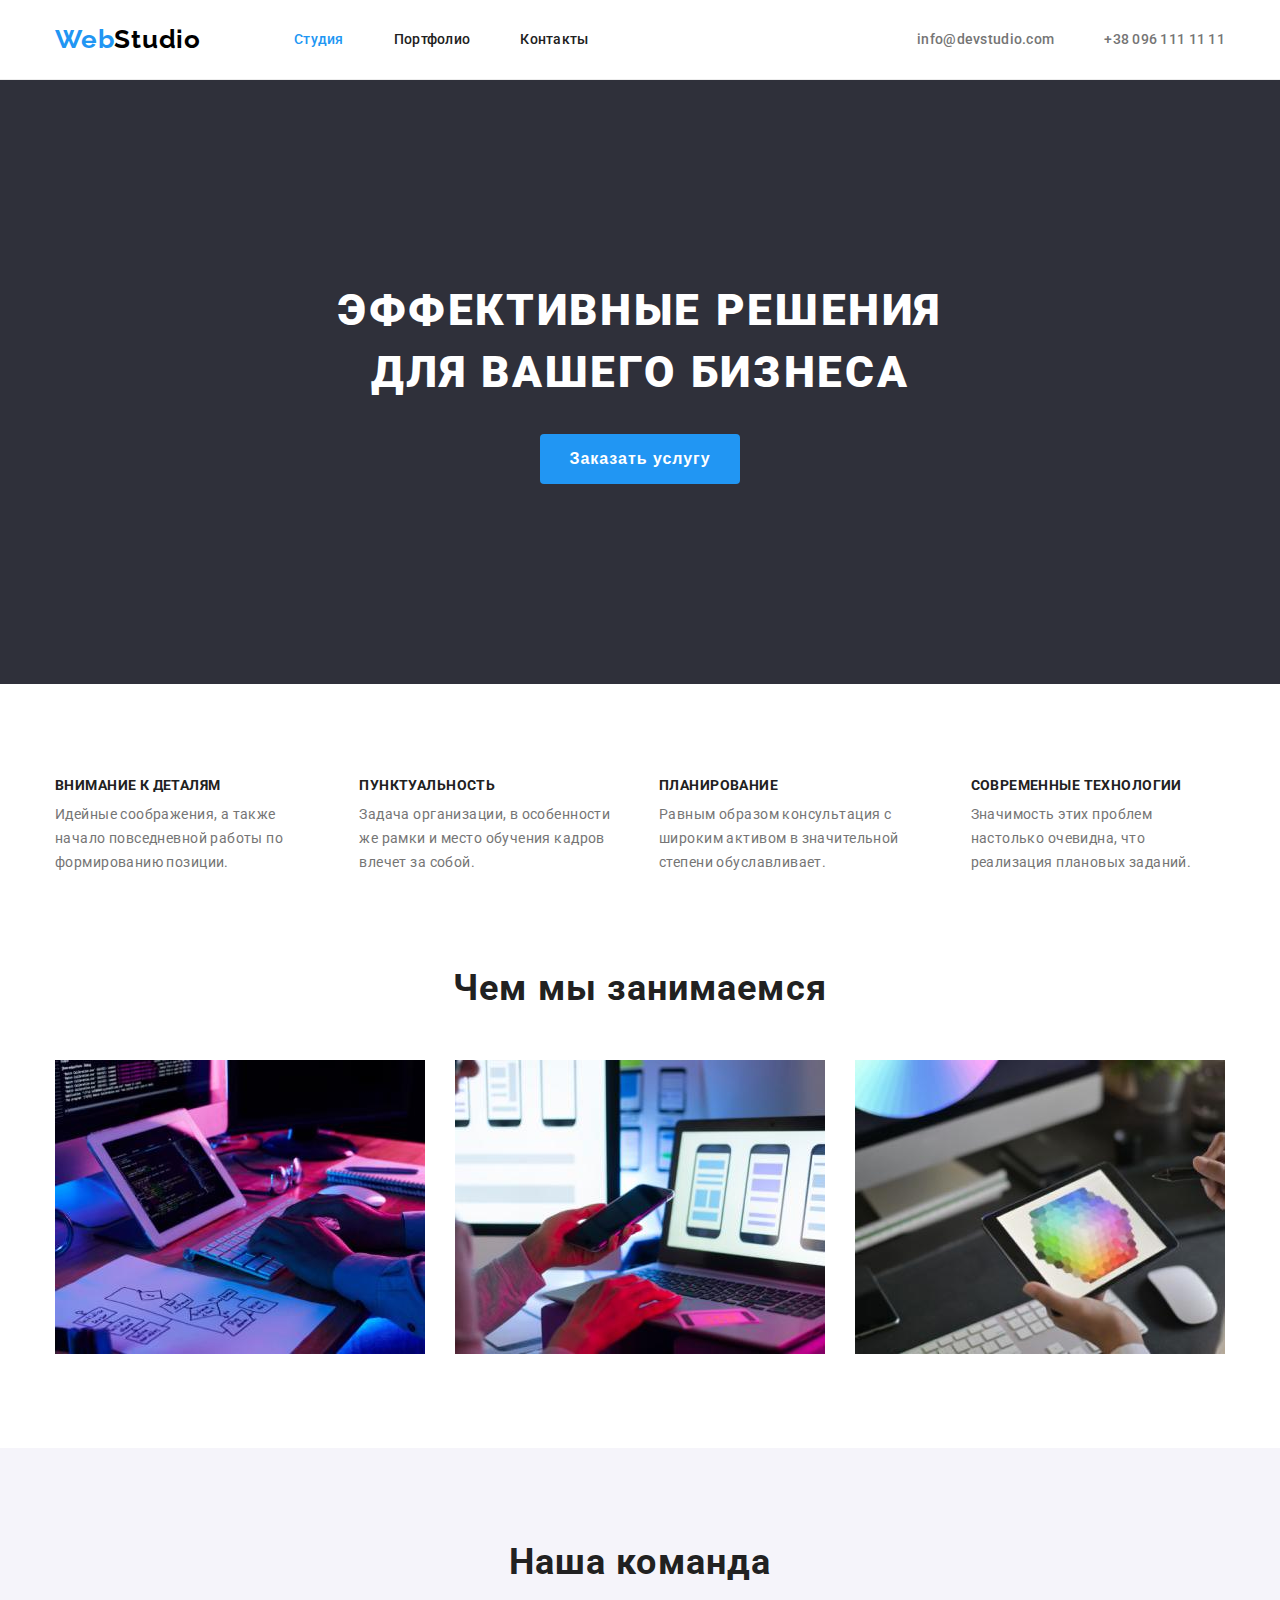
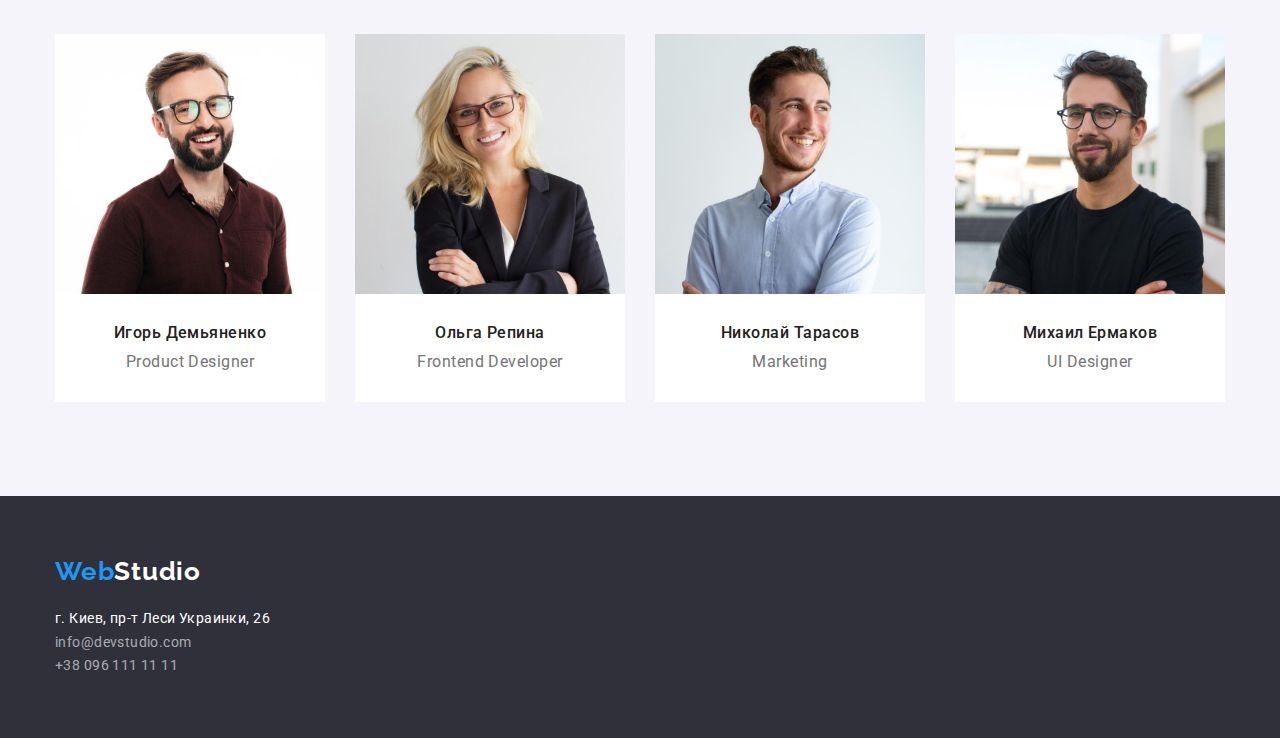
==== commit 0ffe9a4a: "ДЗ 3 на проверку" ====
--- a/index.html
+++ b/index.html
@@ -98,7 +98,7 @@
 			</section>
 
 			<!--Наша команда-->
-			<section class="team">
+			<section class="section team">
 				<div class="conteiner team-content">
 					<h2 class="team-title">Наша команда</h2>
 					<ul class="team-list">
--- a/css/styles.css
+++ b/css/styles.css
@@ -32,6 +32,21 @@
 
 /* BODY */
 
+html {
+  box-sizing: border-box;
+}
+
+*,
+*::before,
+*::after {
+  box-sizing: inherit;
+}
+
+.section {
+  padding-top: 94px;
+  padding-bottom: 94px;
+}
+
 body {
   background-color: var(--white-color);
   color: var(--text-color);
@@ -65,6 +80,10 @@
 }
 
 /* HEADER */
+.header {
+  border-bottom: 1px solid #ececec;
+  background-color: var(--white-color);
+}
 
 .conteiner {
   width: 1200px;
@@ -255,6 +274,7 @@
   letter-spacing: 0.03em;
 }
   
+
 /* Чемы мы занимаемся */
 
 .work-content {
@@ -280,15 +300,17 @@
   margin-left: 30px;
 }
 
+
+
   /* Наша команда */
 
  .team {
     background-color: var(--team-back-color);
  }
 
- .team-content {
+ /* .team-content {
   padding-bottom: 94px;
- }
+ } */
 
  .team-title {
   font-weight: 700;
@@ -338,8 +360,21 @@
 
  /* Страница Портфолио */
 
+.portfolio-conent {
+padding-top: 94px;
+padding-bottom: 94px;
+}
+
+/* кнопки-фильтры портфолио */
 .menu-btn-list {
   list-style: none;
+  display: flex;
+  margin-bottom: 50px;
+  justify-content: center;
+}
+
+.menu-btn-list .item + .item {
+  margin-left: 8px;
 }
 
 .filtre {
@@ -347,6 +382,7 @@
   letter-spacing: 0.03em;
   background: var(--team-back-color);
   border-radius: 4px;
+  border: 0;
   font-weight: 500;
   font-size: 16px;
   line-height: 1.62;
@@ -359,13 +395,38 @@
   color: var(--white-color);
 }
 
+
+/* сетка портфолио */
+
+.portfolio {
+  display: flex;
+  flex-wrap: wrap;
+}
+
 .portfolio-cart {
   background: var(--white-color);
   list-style: none;
+  flex-basis: calc((100% - 60px) / 3);
+  margin-right: 30px;
+  margin-bottom: 30px;
+}
+
+.portfolio-cart:nth-last-child(3n+1) {
+  margin-right: 0;
+}
+
+.portfolio-cart:nth-last-child(-n+3) {
+  margin-bottom: 0;
 }
 
 .cart-link {
   text-decoration: none;
+}
+
+.item-div {
+  border: 1px solid #eeeeee;
+  border-top: none;
+  padding: 20px 24px;
 }
 
 .portfolio-title {
@@ -374,6 +435,7 @@
   line-height: 2;
   letter-spacing: 0.06em;
   color: var(--h-text-color);
+  margin-bottom: 4px;
 }
 
 .portfolio-text {
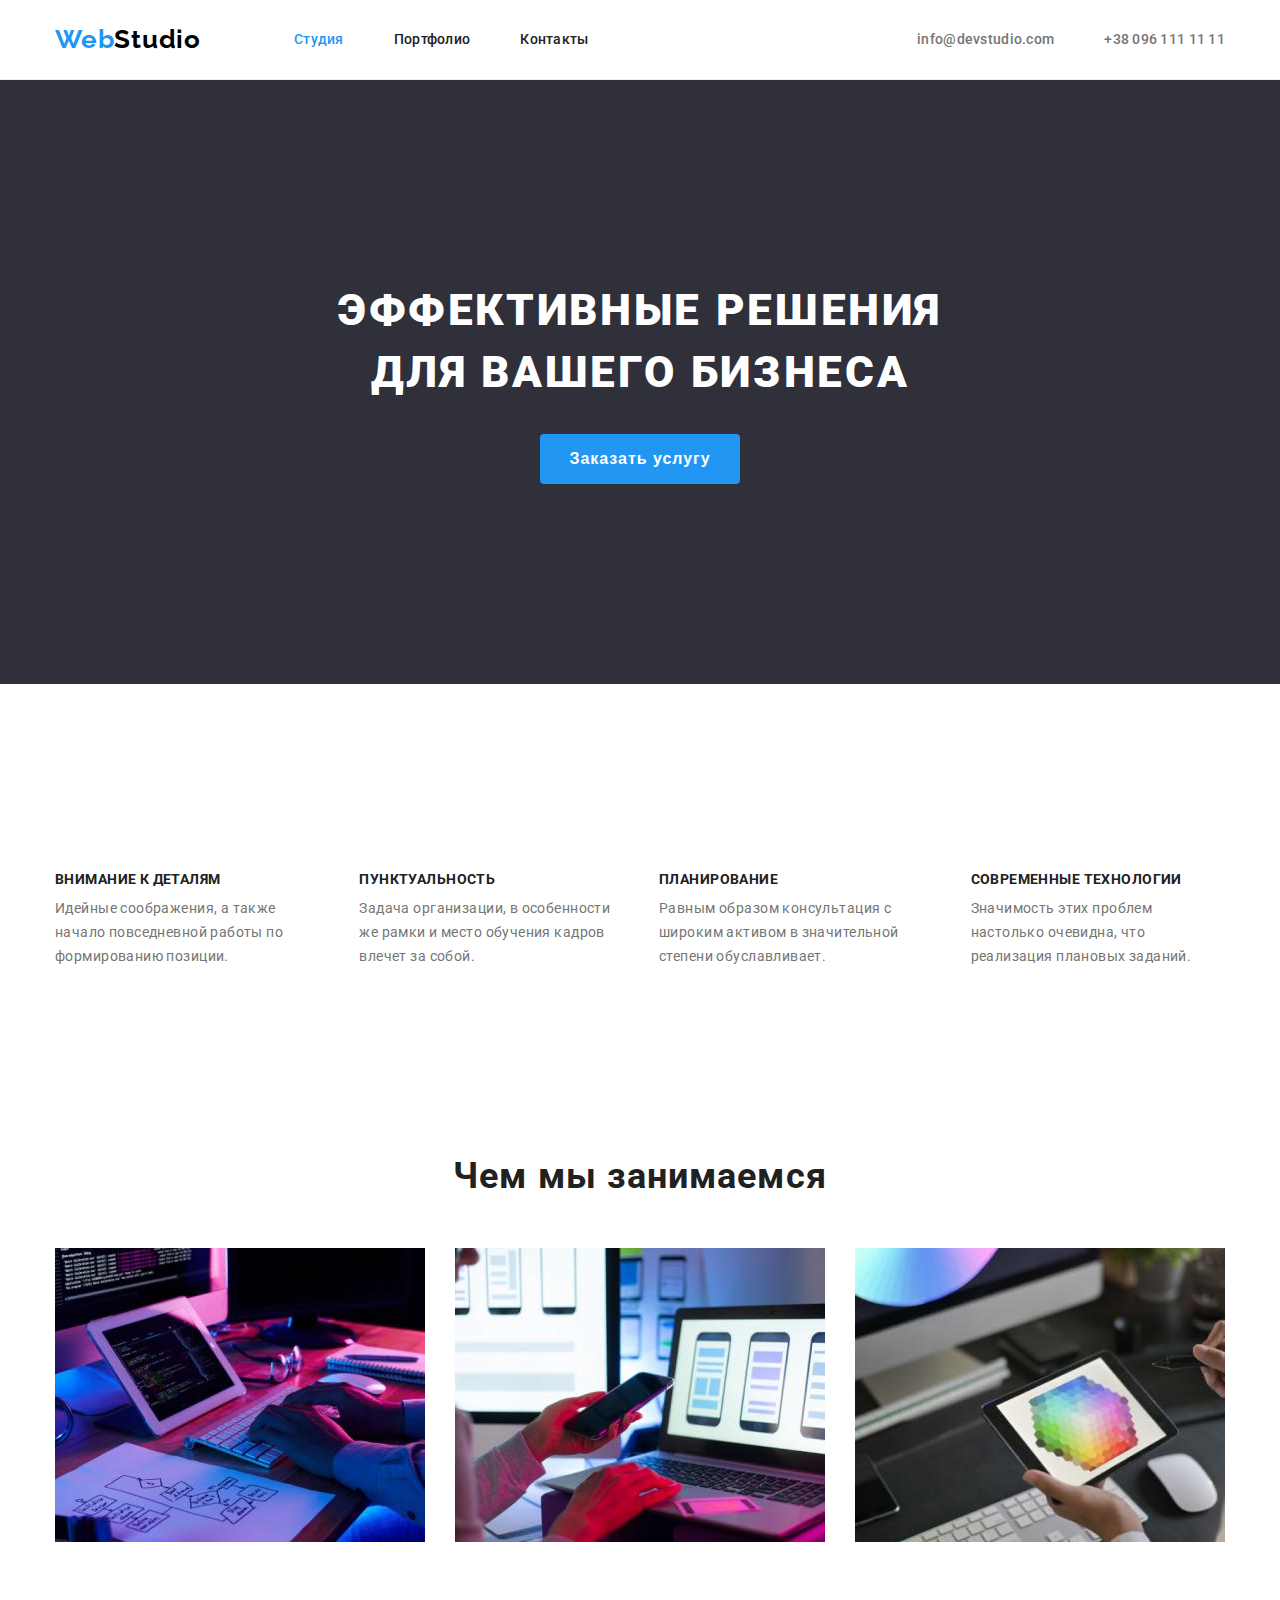
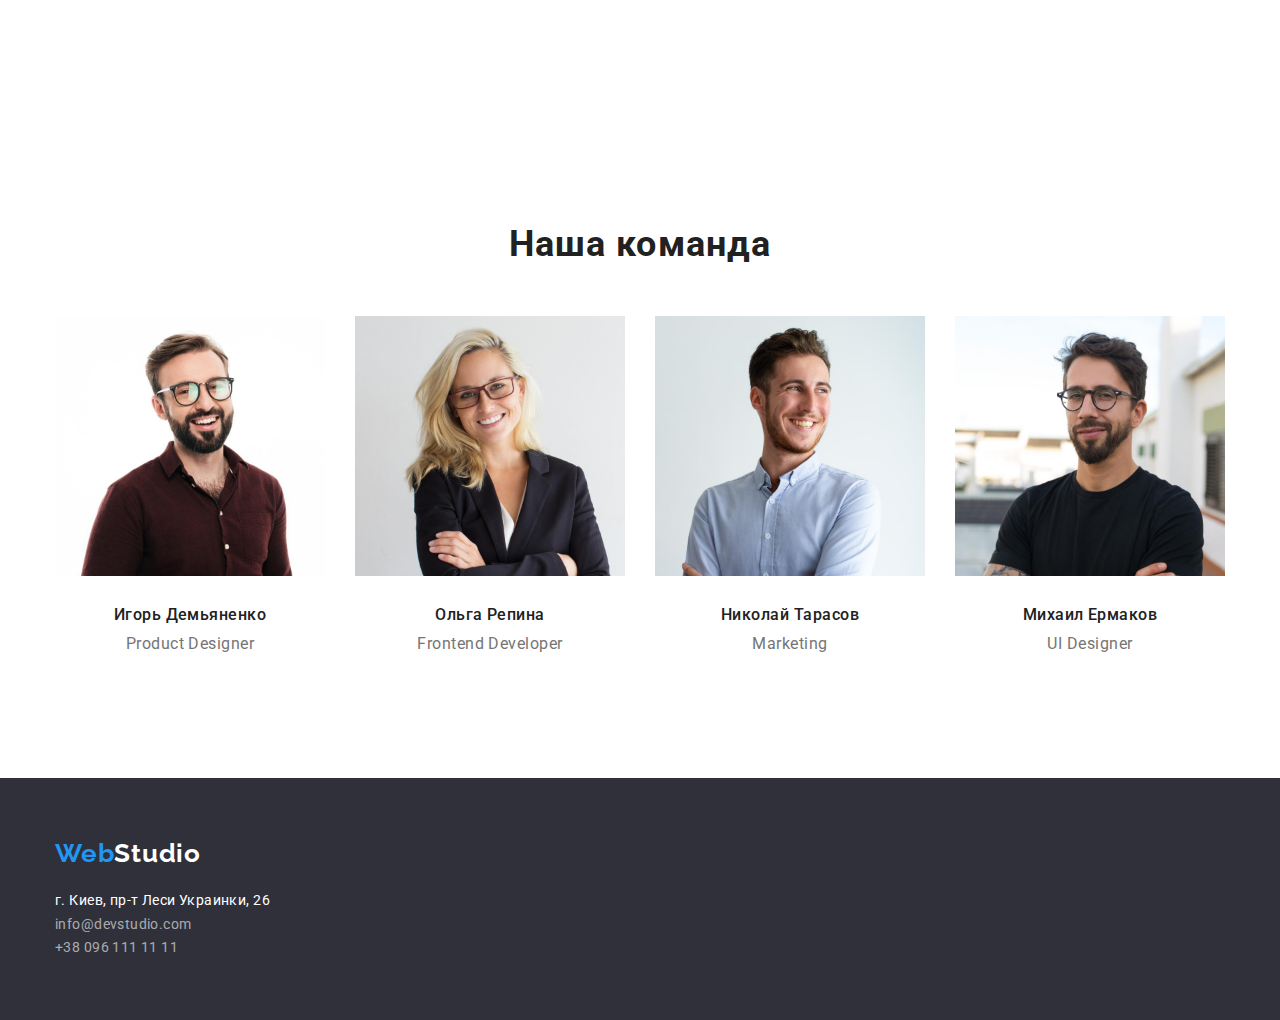
==== commit 62f43210: "доработка" ====
--- a/index.html
+++ b/index.html
@@ -46,8 +46,8 @@
 			</section>
 
 			<!--Особенности компании-->
-			<section class="skils-company">
-				<div class="conteiner skils-content">
+			<section class="section">
+				<div class="conteiner">
 					<h2 class="visually-hidden">Особенности компании</h2>
 					<ul class="skils-com-lict">
 						<li class="com-list-item item">
@@ -79,8 +79,8 @@
 			</section>
 
 			<!--Чем мы занимаемся-->
-			<section class="work">
-				<div class="conteiner work-content">
+			<section class="section">
+				<div class="conteiner">
 					<h2 class="work-title">Чем мы занимаемся</h2>
 
 					<ul class="work-list">
--- a/css/styles.css
+++ b/css/styles.css
@@ -244,10 +244,6 @@
   margin: 0;
   }
 
-  .skils-content {
-    margin-bottom: 94px;
-  }
-
   .skils-com-lict {
     list-style: none;
     display: flex;
@@ -277,10 +273,6 @@
 
 /* Чемы мы занимаемся */
 
-.work-content {
-  margin-bottom: 94px;
-}
-
 .work-title {
   font-weight: 700;
   font-size: 36px;
@@ -304,13 +296,9 @@
 
   /* Наша команда */
 
- .team {
+ .section > .team {
     background-color: var(--team-back-color);
  }
-
- /* .team-content {
-  padding-bottom: 94px;
- } */
 
  .team-title {
   font-weight: 700;
@@ -320,6 +308,7 @@
   letter-spacing: 0.03em;
   color: var(--h-text-color);
   margin-bottom: 50px;
+  padding-top: 94px;
  }
 
  .team-list {
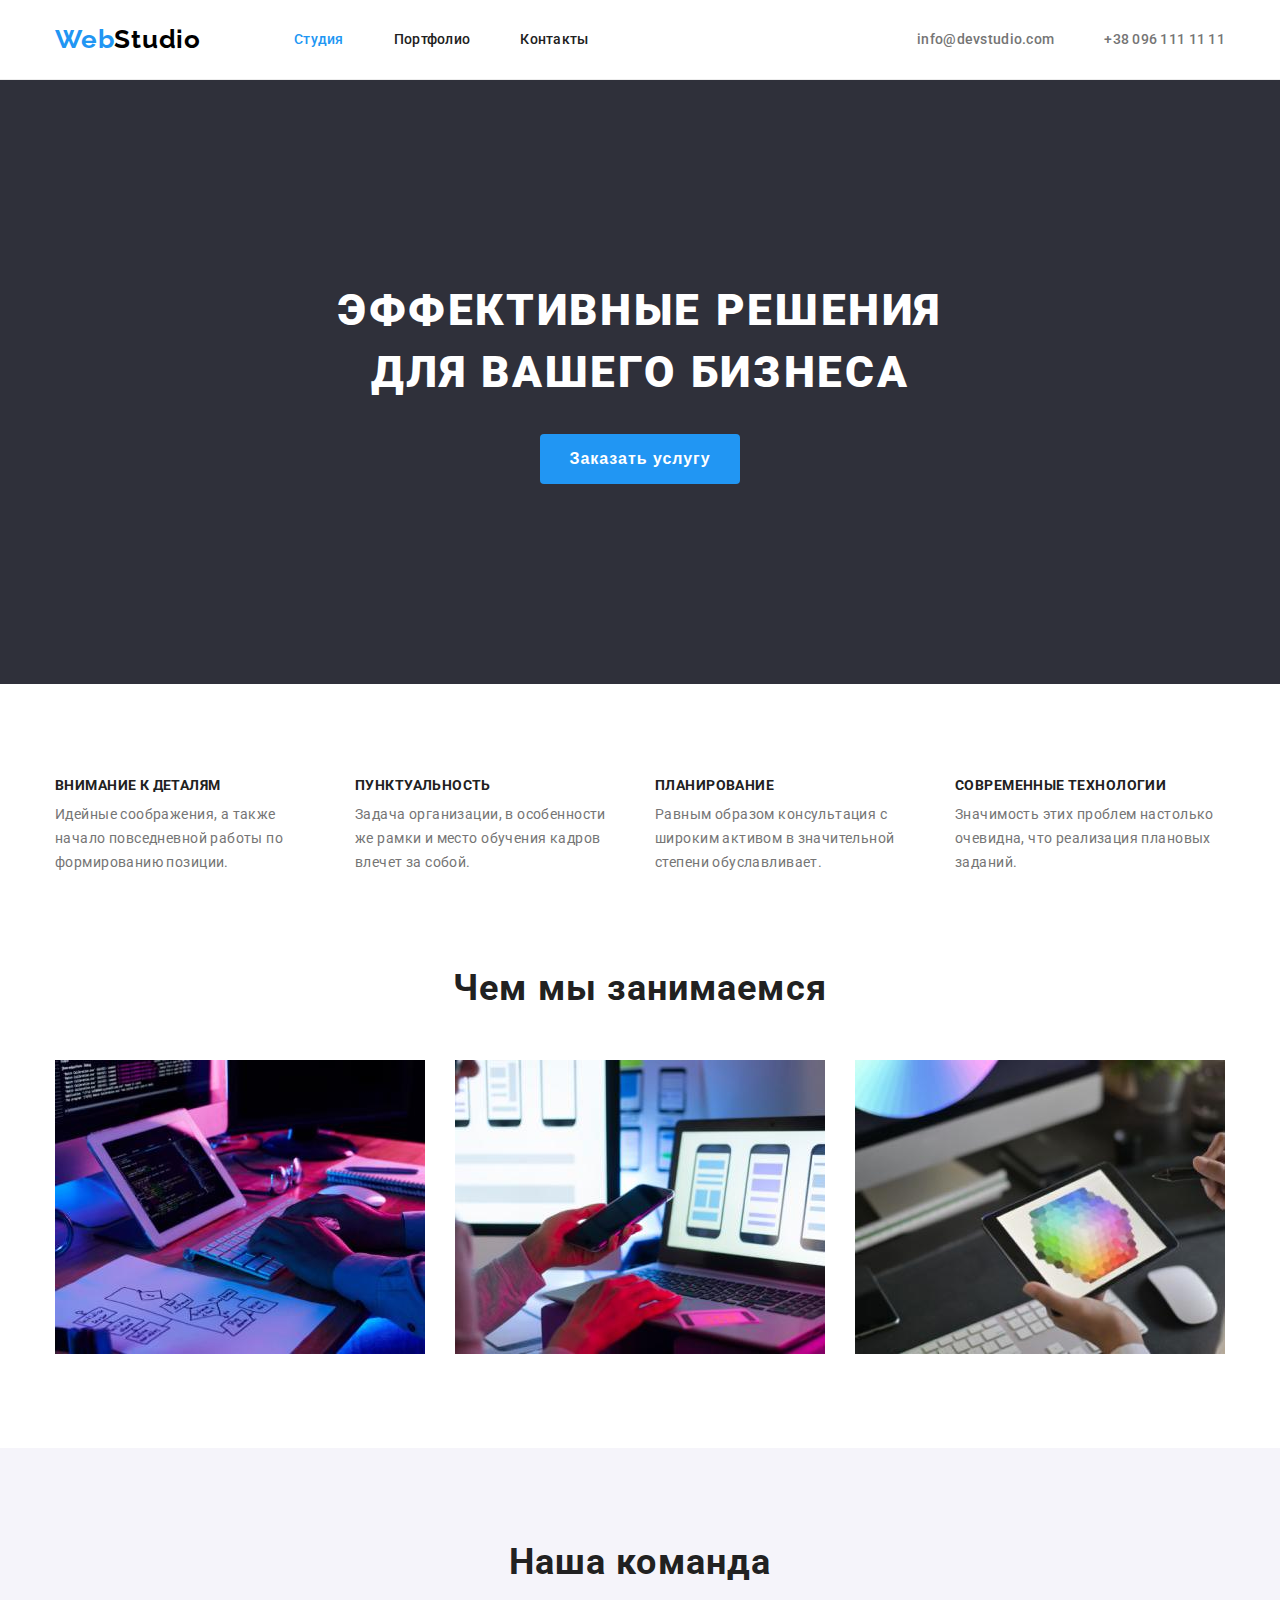
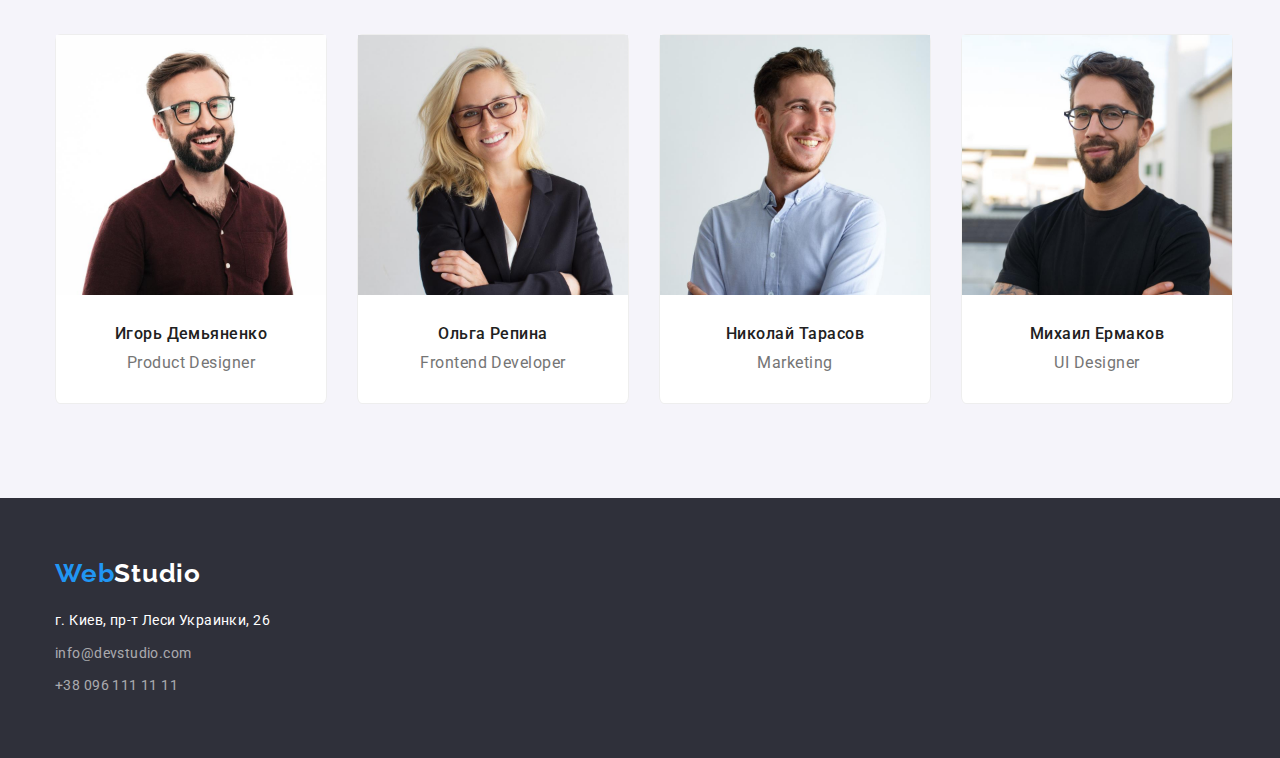
==== commit d6bfaa3b: "доработка" ====
--- a/index.html
+++ b/index.html
@@ -79,7 +79,7 @@
 			</section>
 
 			<!--Чем мы занимаемся-->
-			<section class="section">
+			<section class="section work">
 				<div class="conteiner">
 					<h2 class="work-title">Чем мы занимаемся</h2>
 
@@ -134,21 +134,19 @@
 		<footer class="footer-section">
 			<div class="conteiner footer-content">
 				<a href="./index.html" class="logo foot"
-					><span class="logo-web">Web</span><span class="footer-studio">Studio</span></a
-				>
+					><span class="logo-web">Web</span><span class="footer-studio">Studio</span></a>
 				<address>
 					<ul class="contact-footer">
-						<li>
+						<li class="item-foot">
 							<a
 								class="address"
 								href="https://goo.gl/maps/L429s9yHfbcvS6HbA"
 								target="_blank"
 								rel="noopener noreferrer nofollow"
-								>г. Киев, пр-т Леси Украинки, 26</a
-							>
+								>г. Киев, пр-т Леси Украинки, 26</a>
 						</li>
-						<li><a class="footer-cont" href="mailto:info@devstudio.com">info@devstudio.com</a></li>
-						<li><a class="footer-cont" href="tel:+380961111111">+38 096 111 11 11</a></li>
+						<li class="item-foot"><a class="footer-cont" href="mailto:info@devstudio.com">info@devstudio.com</a></li>
+						<li class="item-foot"><a class="footer-cont" href="tel:+380961111111">+38 096 111 11 11</a></li>
 					</ul>
 				</address>
 			</div>
--- a/css/styles.css
+++ b/css/styles.css
@@ -182,13 +182,10 @@
 
 .hero {
     background: var(--hero-back-color);
-}
-
-.hero-content {
-  padding-top: 200px;
-  padding-bottom: 200px;
-  margin-bottom: 94px;
-}
+    padding-top: 200px;
+    padding-bottom: 200px;
+}
+
 
 .hero-title {
   display: block;
@@ -253,6 +250,10 @@
     margin-left: 30px;
   }
 
+.com-list-item {
+  width: 270px;
+}
+
 .com-item-title {
   font-weight: 700;
   font-size: 14px;
@@ -273,6 +274,10 @@
 
 /* Чемы мы занимаемся */
 
+.work {
+  padding-top: 0;
+}
+
 .work-title {
   font-weight: 700;
   font-size: 36px;
@@ -296,7 +301,7 @@
 
   /* Наша команда */
 
- .section > .team {
+.team {
     background-color: var(--team-back-color);
  }
 
@@ -308,7 +313,6 @@
   letter-spacing: 0.03em;
   color: var(--h-text-color);
   margin-bottom: 50px;
-  padding-top: 94px;
  }
 
  .team-list {
@@ -321,7 +325,10 @@
  }
 
  .cart-team {
-background-color: var(--white-color);
+  background-color: var(--white-color);
+  border: 1px solid;
+  border-color: #eeeeee;
+  border-radius: 2%;
  }
 
  .team-img {
@@ -349,11 +356,6 @@
 
  /* Страница Портфолио */
 
-.portfolio-conent {
-padding-top: 94px;
-padding-bottom: 94px;
-}
-
 /* кнопки-фильтры портфолио */
 .menu-btn-list {
   list-style: none;
@@ -367,21 +369,22 @@
 }
 
 .filtre {
-  text-align: center;
-  letter-spacing: 0.03em;
   background: var(--team-back-color);
+  padding: 6px 22px;
   border-radius: 4px;
   border: 0;
   font-weight: 500;
   font-size: 16px;
   line-height: 1.62;
-  box-shadow: var(--box-shadow-color);
+  text-align: center;
+  letter-spacing: 0.03em;
 }
 
 .filtre:hover,
 .filtre:focus {
   background: var(--accent-color);
   color: var(--white-color);
+  box-shadow: var(--box-shadow-color);
 }
 
 
@@ -447,13 +450,17 @@
 
   .logo.foot {
     display: block;
-    padding-bottom: 20px;
+    margin-bottom: 20px;
   }
 
 .contact-footer {
   display: block;
   font-style: normal;
   list-style: none;
+}
+
+.contact-footer .item-foot + .item-foot {
+  margin-top: 9px;
 }
 
 .address, .footer-cont {
